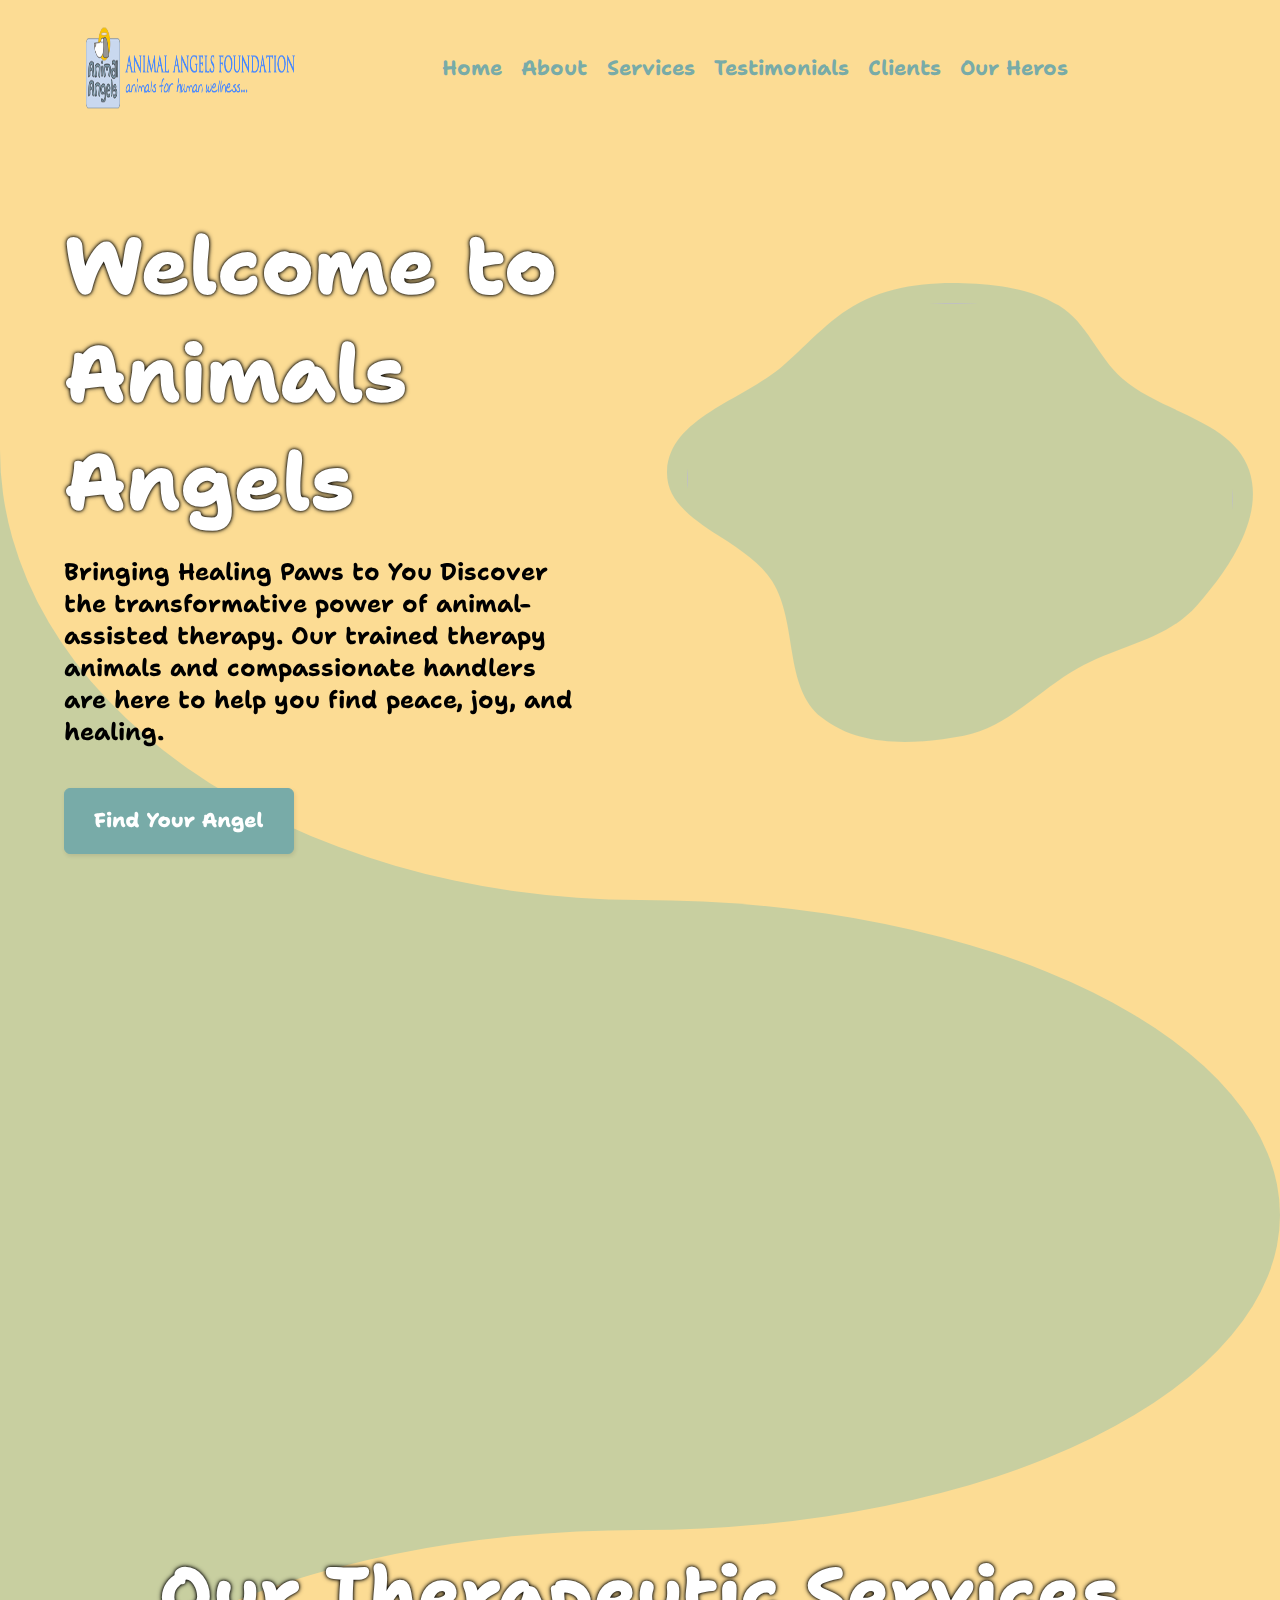
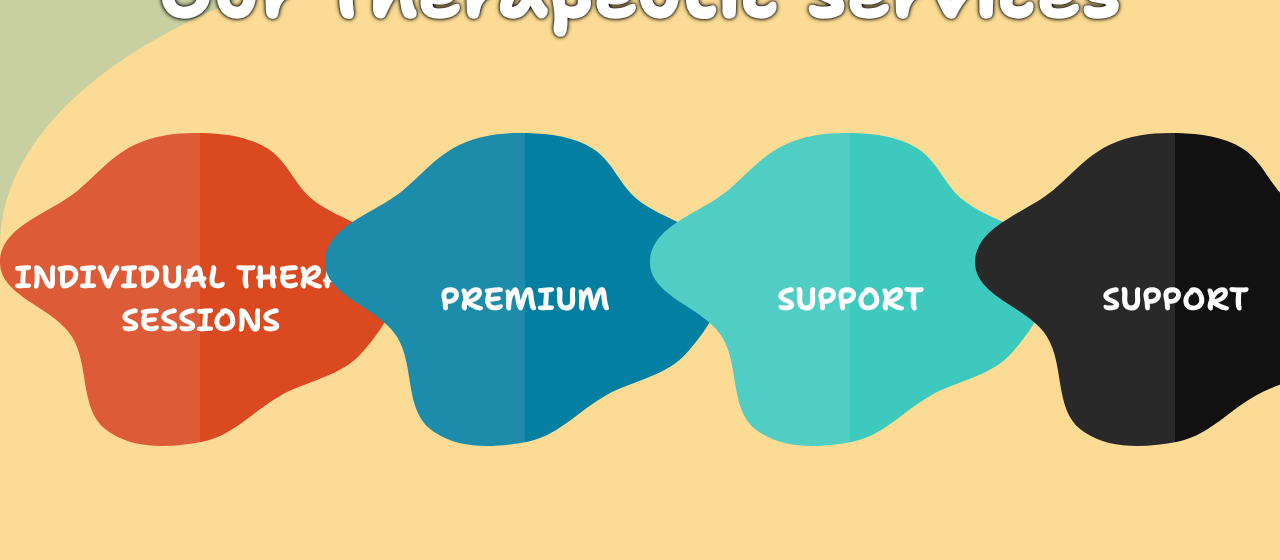
==== index.html @ a2d276b2 "third" ====
<!DOCTYPE html>
<html lang="en">
  <head>
    <meta charset="UTF-8" />
    <meta name="viewport" content="width=device-width, initial-scale=1.0" />
    <title>Animals Angels</title>
    <link rel="stylesheet" href="./Css/Style.css" />
    <link rel="stylesheet" href="https://unpkg.com/aos@next/dist/aos.css" />
  </head>
  <body>
    <div class="Wrapper">
      <div class="Header">
        <div class="Navbar">
          <div class="Logosec">
            <img
              src="./images/Animal-Angel-Foundation-Logo.png"
              alt=""
              loading="lazy"
            />
            <!-- <h2>Animals Angels</h2> -->
          </div>
          <div class="Navsec">
            <ul class="Navlist">
              <li>
                <a href="http://">Home</a>
              </li>
              <li>
                <a href="http://">About</a>
              </li>
              <li>
                <a href="http://">Services</a>
              </li>
              <li>
                <a href="http://">Testimonials</a>
              </li>
              <li>
                <a href="http://">Clients</a>
              </li>
              <li>
                <a href="http://">Our Heros</a>
              </li>
            </ul>
          </div>
          <div class="mobbutton">
            <div class="container" id="containerslider">
              <div class="bar1"></div>
              <div class="bar2"></div>
              <div class="bar3"></div>
            </div>
          </div>
        </div>
      </div>
      <div class="slider" id="slider1">
        <div class="navcontain">
          <ul class="navlistmob">
            <li>
              <img
                src="https://akshayghadavale.github.io/RestaurantWebsite.github.io/images/logo.png"
                alt=""
                loading="lazy"
              />
            </li>
            <li>
              <a href="http://">Home</a>
            </li>
            <li>
              <a href="http://">About</a>
            </li>
            <li>
              <a href="http://">Service</a>
            </li>
            <li>
              <a href="http://">Contact</a>
            </li>
          </ul>
        </div>
      </div>
      <div class="Firstsection">
        <div class="Leftsection">
          <div class="main-textsec"  data-aos="fade-right">
            <h1 >
              Welcome to <br />
              <span class="anitext">Animals Angels</span>
            </h1>
            <!-- <ul class="fly-in hidden">
              <li>A</li>
              <li>n</li>
              <li>i</li>
              <li>m</li>
              <li>a</li>
              <li>l</li>
              <li class="space">s</li>
              <li>
                &nbsp;
              </li>
              <li>A</li>
              <li>n</li>
              <li>g</li>
              <li>e</li>
              <li>l</li>
              <li>s</li>
          </ul> -->
            <p>
              Bringing Healing Paws to You Discover the transformative power of
              animal-assisted therapy. Our trained therapy animals and
              compassionate handlers are here to help you find peace, joy, and
              healing.
            </p>
            <button class="button-29" role="button">Find Your Angel</button>
          </div>
        </div>
        <div class="Rightsection">
           
          <div class="container" aos-duration="3000" data-aos="slide-left">
            <div class="image-block">
              <img
                src="./Video/5263678-uhd_4096_2160_30fps-ezgif.com-video-to-gif-converter.gif"
                alt=""
              />
              <div class="image-block__body"></div>
            </div>
          </div>
        
          <!-- <div class="imagesec">
            <div class="subimagesec">
              <img src="./Video/5263678-uhd-4096-2160-30fps-unscreen.gif" />
            </div>
          </div> -->
        </div>
      </div>
    </div>

    <div class="Secondsection">
      <div class="Subsecondsec">
        <div class="Headersec"  aos-duration="3000" data-aos="fade-up" ><h1>About Us</h1></div>
        <div class="Contentsec">
          <div class="imagesec">
            <div class="container"  aos-duration="3000" data-aos="fade-up-left" >
              <div class="image-block">
                <img src="./Video/Horse.gif" alt="" />
                <div class="image-block__body"></div>
              </div>
            </div>
          </div>
          <div class="textsec"  aos-duration="3000" data-aos="zoom-in">
            <p>
              Our Mission<br />
              At Animals Angels, our mission is to harness the profound
              therapeutic benefits of animal interaction to improve the mental
              and emotional well-being of individuals. We believe in the unique
              bond between humans and animals and strive to create programs that
              bring this connection to those who need it most. Our goal is to
              make animal-assisted therapy accessible to everyone, fostering
              healing and happiness through meaningful animal interactions.<br />

              The Science Behind Animal Therapy<br />
              Animal-assisted therapy (AAT) is a scientifically backed practice
              that involves guided interactions between individuals and trained
              animals to facilitate healing and well-being. Research has shown
              that AAT can have numerous benefits, including reducing stress,
              anxiety, and depression, as well as improving social skills,
              emotional regulation, and overall quality of life.<br />
            </p>
          </div>
        </div>
      </div>
    </div>




    <div class="ThirdSection">
      <div class="SubThirdSection">
        <div class="Headersec"><h1>Our Therapeutic Services</h1>


        </div>
        <div class="Contentsec">
          <div class="container">
            <div class="card">
              <div class= "face hidden">
                <div class= "content">
                  <h2>Lorem Ipsum</h2>
                  <p>Lorem ipsum dolor sit amet, consectetur adipiscing elit. Duis auctor maximus risus pellentesque imperdiet.</p>
                </div>
              </div>
              <div class="face front">
                           <i class="fa fa-lock"></i>
                              <h2>Individual Therapy Sessions</h2>
              </div>
            </div>
            <div class="card">
              <div class= "face hidden">
                <div class= "content">
                  <h2>Lorem Ipsum</h2>
                  <p>Lorem ipsum dolor sit amet, consectetur adipiscing elit. Duis auctor maximus risus pellentesque imperdiet.</p>
                </div>
              </div>
              <div class="face front">
            <i class="fa fa-star"></i>
                <h2>premium</h2>
              </div>
            </div>
            <div class="card">
              <div class= "face hidden">
                <div class= "content">
                  <h2>Lorem Ipsum</h2>
                  <p>Lorem ipsum dolor sit amet, consectetur adipiscing elit. Duis auctor maximus risus pellentesque imperdiet.</p>
                </div>
              </div>
              <div class="face front">
                <i class="fa fa-life-ring"></i>
                <h2>support</h2>
              </div>
            </div>

            <div class="card">
              <div class= "face hidden">
                <div class= "content">
                  <h2>Lorem Ipsum</h2>
                  <p>Lorem ipsum dolor sit amet, consectetur adipiscing elit. Duis auctor maximus risus pellentesque imperdiet.</p>
                </div>
              </div>
              <div class="face front">
                <i class="fa fa-life-ring"></i>
                <h2>support</h2>
              </div>
            </div>
          </div>
          
          

          
        </div>

      </div>

    </div>

    <script src="https://code.jquery.com/jquery-2.1.1.min.js"></script>
    <script src="https://unpkg.com/aos@next/dist/aos.js"></script>
   
    <script>

AOS.init({
  duration: 2000,
})
      let menuicon = document.getElementById("containerslider");
      menuicon.addEventListener("click", () => {
        menuicon.classList.toggle("change");
        let slide = document.getElementById("slider1");
        slide.classList.toggle("changeslider");
      });
    </script>
  </body>
</html>
---- Css/Style.css ----
@import url("https://fonts.googleapis.com/css2?family=Courgette&display=swap");
@import url("https://fonts.googleapis.com/css2?family=Shantell+Sans:ital,wght@0,300..800;1,300..800&display=swap");
:root {
  --bg-image: url("data:image/svg+xml,%3Csvg viewBox='0 0 641 502' fill='none' xmlns='http://www.w3.org/2000/svg'%3E%3Cpath fill-rule='evenodd' clip-rule='evenodd' d='M324.674 0.184613C360.917 1.28989 397.683 6.01904 428.747 24.7337C459.549 43.2903 471.133 81.2417 498.311 104.794C542.155 142.788 618.736 149.985 636.889 205.106C653.658 256.023 615.028 312.07 579.911 352.559C547.131 390.352 493.07 396.886 449.4 421.272C406.489 445.234 372.935 485.832 324.674 495.088C272.37 505.119 210.386 508.489 168.909 475.065C127.122 441.39 143.547 371.699 115.083 326.188C85.0483 278.168 -2.6939 261.688 0.0635468 205.106C2.88032 147.306 82.7396 128.418 126.561 90.6546C156.293 65.033 181.175 34.5735 216.872 18.2723C250.593 2.87312 287.624 -0.945273 324.674 0.184613Z' fill='%23FFD599'/%3E%3C/svg%3E%0A");
  --image: url("data:image/svg+xml,%3Csvg viewBox='0 0 593 465' fill='none' xmlns='http://www.w3.org/2000/svg'%3E%3Cpath fill-rule='evenodd' clip-rule='evenodd' d='M300.277 0.17065C333.797 1.19233 367.801 5.56378 396.531 22.8629C425.018 40.0159 435.732 75.0968 460.868 96.8674C501.418 131.988 572.243 138.641 589.033 189.592C604.542 236.658 568.814 288.466 536.336 325.892C506.02 360.826 456.02 366.866 415.632 389.408C375.945 411.558 344.913 449.085 300.277 457.641C251.904 466.913 194.578 470.029 156.217 439.132C117.57 408.004 132.761 343.584 106.435 301.516C78.6577 257.128 -2.49148 241.895 0.0587719 189.592C2.66389 136.164 76.5225 118.704 117.051 83.7977C144.549 60.1141 167.562 31.9585 200.576 16.8902C231.764 2.6558 266.012 -0.873775 300.277 0.17065Z' fill='%239D2121'/%3E%3C/svg%3E%0A");
}

* {
  box-sizing: border-box;
  margin: 0;
  padding: 0;
}

/*************Mixins Start************/
/*************Mixins End************/
.slider {
  display: none;
}

body {
  background: #C8CFA0;
}

.Wrapper {
  width: 100%;
  height: 100vh;
  background: #FCDC94;
  border-bottom-left-radius: 50%;
  /*************HEader/Navbar START************/
  /*************HEader/Navbar  END************/
  /*************First section  Start************/
}
.Wrapper .Header {
  width: 100%;
  height: 15%;
  display: flex;
  justify-content: center;
  align-items: center;
}
.Wrapper .Header .Navbar {
  width: 90%;
  height: 80%;
  border-radius: 10px;
  display: flex;
  justify-content: center;
  align-items: center;
}
.Wrapper .Header .Navbar .Logosec {
  width: 20%;
  height: 100%;
  display: flex;
  justify-content: center;
  align-items: center;
}
.Wrapper .Header .Navbar .Logosec img {
  width: 100%;
  margin-left: 40px;
  height: 80%;
}
.Wrapper .Header .Navbar .Logosec h2 {
  font-family: "Shantell Sans", cursive;
  font-optical-sizing: auto;
  font-weight: 400p;
  font-style: normal;
  font-variation-settingsASDFGasdfg: "BNCE" 0, "INFM" 0, "SPAC" 0;
  color: #f7f1ef;
}
.Wrapper .Header .Navbar .Navsec {
  width: 80%;
  height: 100%;
  display: flex;
  justify-content: center;
  align-items: center;
}
.Wrapper .Header .Navbar .Navsec .Navlist {
  display: flex;
  justify-content: center;
  align-items: center;
  justify-content: space-around;
  width: 70%;
  height: 100%;
  list-style: none;
  text-decoration: none;
  font-family: "Shantell Sans", cursive;
  font-optical-sizing: auto;
  font-weight: 400p;
  font-style: normal;
  font-variation-settingsASDFGasdfg: "BNCE" 0, "INFM" 0, "SPAC" 0;
}
.Wrapper .Header .Navbar .Navsec .Navlist a {
  font-size: 1.3rem;
  color: #78ABA8;
  text-decoration: none;
  font-weight: bolder;
}
.Wrapper .Firstsection {
  width: 100%;
  height: 85%;
  display: flex;
  justify-content: center;
  align-items: center;
  /*************left section  Start************/
  /*************left section  End************/
}
.Wrapper .Firstsection .Leftsection {
  width: 50%;
  height: 100%;
  display: flex;
  justify-content: center;
  align-items: center;
  /*************mainsec************/
}
.Wrapper .Firstsection .Leftsection .main-textsec {
  width: 80%;
  height: 100%;
  display: flex;
  flex-direction: column;
  justify-content: center;
  align-items: flex-start;
  gap: 20px;
  /*****button code********/
  /* CSS */
  /* CSS */
  /*************end*****************/
}
.Wrapper .Firstsection .Leftsection .main-textsec h1 {
  margin-top: 30px;
  font-family: "Shantell Sans", cursive;
  font-optical-sizing: auto;
  font-weight: 400p;
  font-style: normal;
  font-variation-settingsASDFGasdfg: "BNCE" 0, "INFM" 0, "SPAC" 0;
  font-size: 5rem;
  font-weight: 800;
  color: rgb(255, 255, 255);
  text-shadow: 0 0 3px #000000, 0 0 5px #000000;
}
.Wrapper .Firstsection .Leftsection .main-textsec h1 .anitext {
  text-shadow: 0 0 3px #000000, 0 0 5px #000000;
}
.Wrapper .Firstsection .Leftsection .main-textsec p {
  font-family: "Shantell Sans", cursive;
  font-optical-sizing: auto;
  font-weight: 400p;
  font-style: normal;
  font-variation-settingsASDFGasdfg: "BNCE" 0, "INFM" 0, "SPAC" 0;
  font-size: 1.5rem;
  color: rgb(0, 0, 0);
  margin-bottom: 20px;
  font-weight: bold;
}
.Wrapper .Firstsection .Leftsection .main-textsec .button-29 {
  background: #78ABA8;
  border: 1px solid #78ABA8;
  border-radius: 6px;
  box-shadow: rgba(0, 0, 0, 0.1) 1px 2px 4px;
  box-sizing: border-box;
  color: #FFFFFF;
  cursor: pointer;
  display: inline-block;
  font-family: "Shantell Sans", cursive;
  font-optical-sizing: auto;
  font-weight: 400p;
  font-style: normal;
  font-variation-settingsASDFGasdfg: "BNCE" 0, "INFM" 0, "SPAC" 0;
  font-size: 20px;
  font-weight: 800;
  line-height: 16px;
  min-height: 40px;
  outline: 0;
  padding: 24px 29px;
  text-align: center;
  text-rendering: geometricprecision;
  text-transform: none;
  -moz-user-select: none;
       user-select: none;
  -webkit-user-select: none;
  touch-action: manipulation;
  vertical-align: middle;
}
.Wrapper .Firstsection .Leftsection .main-textsec .button-29:hover {
  background-color: initial;
  background-position: 0 0;
  color: #78ABA8;
}
.Wrapper .Firstsection .Leftsection .main-textsec .button-29:active {
  background-color: initial;
  background-position: 0 0;
  color: #78ABA8;
  opacity: 0.5;
}
.Wrapper .Firstsection .Leftsection .main-textsec .button-5 {
  align-items: center;
  background-clip: padding-box;
  background-color: #fa6400;
  border: 1px solid transparent;
  border-radius: 0.25rem;
  box-shadow: rgba(0, 0, 0, 0.02) 0 1px 3px 0;
  box-sizing: border-box;
  color: #fff;
  cursor: pointer;
  display: inline-flex;
  font-family: "Shantell Sans", cursive;
  font-optical-sizing: auto;
  font-weight: 400p;
  font-style: normal;
  font-variation-settingsASDFGasdfg: "BNCE" 0, "INFM" 0, "SPAC" 0;
  font-size: 16px;
  font-weight: 600;
  justify-content: center;
  line-height: 1.25;
  margin: 0;
  min-height: 3rem;
  padding: calc(0.875rem - 1px) calc(1.5rem - 1px);
  position: relative;
  text-decoration: none;
  transition: all 250ms;
  -moz-user-select: none;
       user-select: none;
  -webkit-user-select: none;
  touch-action: manipulation;
  vertical-align: baseline;
  width: auto;
}
.Wrapper .Firstsection .Rightsection {
  width: 50%;
  height: 100%;
  display: flex;
  justify-content: center;
  align-items: center;
}
.Wrapper .Firstsection .Rightsection .container {
  width: 90%;
  margin: 50px auto;
  padding: 0 15px;
}
.Wrapper .Firstsection .Rightsection .image-block {
  padding-bottom: 78.4%;
  width: 100%;
  position: relative;
}
.Wrapper .Firstsection .Rightsection .image-block__body {
  -webkit-mask-image: var(--bg-image);
  mask-image: var(--bg-image);
  -webkit-mask-repeat: no-repeat;
  mask-repeat: no-repeat;
  position: absolute;
  width: calc(100% + 40px);
  height: calc(100% + 40px);
  top: -20px;
  left: -20px;
  z-index: 1;
  background: #C8CFA0;
}
.Wrapper .Firstsection .Rightsection img {
  position: absolute;
  z-index: 3;
  width: 100%;
  height: 100%;
  top: 0;
  left: 0;
  -o-object-fit: cover;
     object-fit: cover;
  -webkit-mask-image: var(--image);
  mask-image: var(--image);
  -webkit-mask-repeat: no-repeat;
  mask-repeat: no-repeat;
}

/*************second section  start************/
.Secondsection {
  width: 100%;
  height: 70vh;
  background: #FCDC94;
}
.Secondsection .Subsecondsec {
  width: 100%;
  height: 100%;
  background: #C8CFA0;
  display: flex;
  justify-content: center;
  align-items: center;
  flex-direction: column;
  border-top-right-radius: 50%;
  border-bottom-right-radius: 50%;
}
.Secondsection .Subsecondsec .Headersec {
  width: 100%;
  height: 20%;
  display: flex;
  justify-content: center;
  align-items: center;
}
.Secondsection .Subsecondsec .Headersec h1 {
  font-family: "Shantell Sans", cursive;
  font-optical-sizing: auto;
  font-weight: 400p;
  font-style: normal;
  font-variation-settingsASDFGasdfg: "BNCE" 0, "INFM" 0, "SPAC" 0;
  font-size: 5rem;
  font-weight: 800;
  color: rgb(255, 255, 255);
  text-shadow: 0 0 3px #000000, 0 0 5px #000000;
  font-size: 4.5rem;
}
.Secondsection .Subsecondsec .Contentsec {
  width: 100%;
  height: 80%;
  display: flex;
  justify-content: center;
  align-items: center;
}
.Secondsection .Subsecondsec .Contentsec .imagesec {
  width: 30%;
  height: 100%;
  display: flex;
  justify-content: center;
  align-items: center;
}
.Secondsection .Subsecondsec .Contentsec .imagesec .container {
  width: 100%;
  padding: 0 15px;
}
.Secondsection .Subsecondsec .Contentsec .imagesec .image-block {
  padding-bottom: 78.4%;
  width: 100%;
  position: relative;
}
.Secondsection .Subsecondsec .Contentsec .imagesec .image-block__body {
  -webkit-mask-image: var(--bg-image);
  mask-image: var(--bg-image);
  -webkit-mask-repeat: no-repeat;
  mask-repeat: no-repeat;
  position: absolute;
  width: calc(100% + 40px);
  height: calc(100% + 40px);
  top: -20px;
  left: -20px;
  z-index: 1;
  background: #FFD599;
}
.Secondsection .Subsecondsec .Contentsec .imagesec img {
  position: absolute;
  z-index: 3;
  width: 100%;
  height: 100%;
  top: 0;
  left: 0;
  -o-object-fit: cover;
     object-fit: cover;
  -webkit-mask-image: var(--image);
  mask-image: var(--image);
  -webkit-mask-repeat: no-repeat;
  mask-repeat: no-repeat;
}
.Secondsection .Subsecondsec .Contentsec .textsec {
  width: 70%;
  height: 100%;
  display: flex;
  justify-content: center;
  align-items: center;
  justify-content: flex-start;
  align-items: center;
}
.Secondsection .Subsecondsec .Contentsec .textsec p {
  width: 80%;
  font-family: "Shantell Sans", cursive;
  font-optical-sizing: auto;
  font-weight: 400p;
  font-style: normal;
  font-variation-settingsASDFGasdfg: "BNCE" 0, "INFM" 0, "SPAC" 0;
  font-size: 1.5rem;
  font-weight: bold;
  white-space: 10px;
  color: rgb(0, 0, 0);
  margin-bottom: 20px;
  padding: 0px 20px 0 20px;
}

/*************second section  End************/
.ThirdSection {
  width: 100%;
  height: 70vh;
  background: #C8CFA0;
}
.ThirdSection .SubThirdSection {
  width: 100%;
  height: 100%;
  background: #FCDC94;
  display: flex;
  justify-content: center;
  align-items: center;
  flex-direction: column;
  border-top-left-radius: 50%;
}
.ThirdSection .SubThirdSection .Headersec {
  width: 100%;
  height: 20%;
  display: flex;
  justify-content: center;
  align-items: center;
}
.ThirdSection .SubThirdSection .Headersec h1 {
  font-family: "Shantell Sans", cursive;
  font-optical-sizing: auto;
  font-weight: 400p;
  font-style: normal;
  font-variation-settingsASDFGasdfg: "BNCE" 0, "INFM" 0, "SPAC" 0;
  font-size: 5rem;
  font-weight: 800;
  color: rgb(255, 255, 255);
  text-shadow: 0 0 3px #000000, 0 0 5px #000000;
  font-size: 4.5rem;
}
.ThirdSection .SubThirdSection .Contentsec {
  width: 100%;
  height: 80%;
  display: flex;
  justify-content: center;
  align-items: center;
}
.ThirdSection .SubThirdSection .Contentsec .container {
  width: 100%;
  display: grid;
  grid-template-columns: repeat(auto-fit, minmax(250px, 1fr));
  grid-gap: 20px;
}
.ThirdSection .SubThirdSection .Contentsec .container .card {
  position: relative;
  width: 400px;
  height: 350px;
  margin: 0 auto;
  background: #fff;
  border-radius: 7px;
  -webkit-mask-image: var(--bg-image);
  mask-image: var(--bg-image);
  -webkit-mask-repeat: no-repeat;
  mask-repeat: no-repeat;
  z-index: 1;
}
.ThirdSection .SubThirdSection .Contentsec .container .card .face {
  position: absolute;
  bottom: 0;
  left: 0;
  width: 100%;
  height: 100%;
  display: flex;
  justify-content: center;
  align-items: center;
  border-radius: 5px;
}
.ThirdSection .SubThirdSection .Contentsec .container .card .face.hidden {
  box-sizing: border-box;
  padding: 20px;
}
.ThirdSection .SubThirdSection .Contentsec .container .card .face.hidden h2 {
  margin: 0;
  padding: 0;
}
.ThirdSection .SubThirdSection .Contentsec .container .card .face.front {
  display: grid;
  grid-template-rows: 175px 100px;
  grid-template-areas: "icon" "text";
  background: #111;
  text-align: center;
  transition: all 0.5s ease;
}
.ThirdSection .SubThirdSection .Contentsec .container .card .face.front i {
  grid-area: icon;
}
.ThirdSection .SubThirdSection .Contentsec .container .card .face.front h2 {
  grid-area: text;
}
.ThirdSection .SubThirdSection .Contentsec .container .card:nth-child(1) .face.front {
  background: #db4921;
}
.ThirdSection .SubThirdSection .Contentsec .container .card:nth-child(2) .face.front {
  background: #037fa1;
}
.ThirdSection .SubThirdSection .Contentsec .container .card:nth-child(3) .face.front {
  background: #3ec9be;
}
.ThirdSection .SubThirdSection .Contentsec .container .card:hover .face.front {
  width: 0px;
}
.ThirdSection .SubThirdSection .Contentsec .container .card .face.front:before {
  content: "";
  position: absolute;
  top: 0;
  left: 0;
  width: 50%;
  height: 100%;
  background: rgba(255, 255, 255, 0.1);
}
.ThirdSection .SubThirdSection .Contentsec .face.front i {
  grid-area: icon;
  display: block;
  font-size: 30px;
  margin-top: 125px;
  color: #fff;
  font-weight: normal;
  transition: all 0.5s ease;
  font-family: "Shantell Sans", cursive;
  font-optical-sizing: auto;
  font-weight: 400p;
  font-style: normal;
  font-variation-settingsASDFGasdfg: "BNCE" 0, "INFM" 0, "SPAC" 0;
}
.ThirdSection .SubThirdSection .Contentsec .container .card:hover .face.front i {
  font-size: 0;
}
.ThirdSection .SubThirdSection .Contentsec .face.front h2 {
  grid-area: text;
  font-size: 2em;
  color: #fff;
  margin-top: 0px;
  text-align: center;
  margin-bottom: 120px;
  text-transform: uppercase;
  transition: all 0.5s ease;
  font-family: "Shantell Sans", cursive;
  font-optical-sizing: auto;
  font-weight: 400p;
  font-style: normal;
  font-variation-settingsASDFGasdfg: "BNCE" 0, "INFM" 0, "SPAC" 0;
}
.ThirdSection .SubThirdSection .Contentsec .container .card:hover .face.front h2 {
  font-size: 0;
}
.ThirdSection .SubThirdSection .Contentsec .card:hover {
  width: 600px;
  height: 550px;
  z-index: 99;
}

/*************Third section  start************/
/*************Third section  End************/
/*************Mobile  RESOISIVE   START************/
@media only screen and (min-width: 360px) and (max-width: 640px) {
  /* navbarsection  for mobile Start */
  .slider {
    display: flex;
    justify-content: center;
    align-items: center;
    width: 0%;
    height: 100vh;
    background-color: black;
    position: fixed;
    right: -60%;
    transition: 2s;
    top: 0%;
    z-index: 999;
  }
  .changeslider {
    width: 100%;
    height: 100vh;
    background-color: black;
    position: fixed;
    transition: 2s;
    right: 30%;
    top: 0%;
    z-index: 999;
  }
  .navlistmob {
    height: 50%;
    width: 60%;
    display: flex;
    flex-direction: column;
    list-style: none;
    justify-content: space-between;
    align-items: center;
    text-align: left;
  }
  .navcontain {
    display: flex;
    justify-content: flex-end;
    width: 70%;
    height: 100%;
  }
  .navlistmob li {
    text-decoration: none;
    margin-top: 20px;
  }
  .navlistmob li img {
    width: 60vw;
  }
  .navlistmob a {
    font-size: 30px;
    text-decoration: none;
    color: white;
    font-weight: 500;
  }
  .Wrapper {
    width: 100%;
    height: 150vh;
    background: #FCDC94;
    /*************HEader/Navbar START************/
    /*************HEader/Navbar  END************/
    /*************First section  Start************/
  }
  .Wrapper .Header {
    width: 100%;
    height: 10%;
    display: flex;
    justify-content: center;
    align-items: center;
  }
  .Wrapper .Header .Navbar {
    width: 90%;
    height: 80%;
    border-radius: 10px;
    display: flex;
    justify-content: center;
    align-items: center;
    justify-content: space-between;
  }
  .Wrapper .Header .Navbar .container {
    display: inline-block;
    cursor: pointer;
    padding-right: 10px;
  }
  .Wrapper .Header .Navbar .bar1, .Wrapper .Header .Navbar .bar2, .Wrapper .Header .Navbar .bar3 {
    width: 45px;
    height: 6px;
    background-color: #fffcfc;
    margin: 8px 0;
    transition: 0.4s;
  }
  .Wrapper .Header .Navbar .change .bar1 {
    transform: rotate(-45deg) translate(-10px, 8px);
  }
  .Wrapper .Header .Navbar .change .bar2 {
    opacity: 0;
  }
  .Wrapper .Header .Navbar .change .bar3 {
    transform: rotate(45deg) translate(-10px, -10px);
  }
  .Wrapper .Header .Navbar .Logosec {
    width: 80%;
    height: 80%;
    display: flex;
    justify-content: center;
    align-items: center;
  }
  .Wrapper .Header .Navbar .Logosec img {
    width: 100%;
    margin-left: 40px;
    height: 80%;
  }
  .Wrapper .Header .Navbar .Logosec h2 {
    font-family: "Shantell Sans", cursive;
    font-optical-sizing: auto;
    font-weight: 400p;
    font-style: normal;
    font-variation-settingsASDFGasdfg: "BNCE" 0, "INFM" 0, "SPAC" 0;
    color: #f7f1ef;
  }
  .Wrapper .Header .Navbar .Navsec {
    width: 80%;
    height: 100%;
    display: flex;
    justify-content: center;
    align-items: center;
    display: none;
  }
  .Wrapper .Header .Navbar .Navsec .Navlist {
    display: flex;
    justify-content: center;
    align-items: center;
    justify-content: space-around;
    width: 70%;
    height: 100%;
    list-style: none;
    text-decoration: none;
    font-family: "Shantell Sans", cursive;
    font-optical-sizing: auto;
    font-weight: 400p;
    font-style: normal;
    font-variation-settingsASDFGasdfg: "BNCE" 0, "INFM" 0, "SPAC" 0;
  }
  .Wrapper .Header .Navbar .Navsec .Navlist a {
    font-size: 1.3rem;
    color: #001f3f;
    text-decoration: none;
    font-weight: bolder;
  }
  .Wrapper .Firstsection {
    width: 100%;
    height: 90%;
    display: flex;
    justify-content: center;
    align-items: center;
    flex-direction: column-reverse;
    /*************left section  Start************/
    /*************left section  End************/
  }
  .Wrapper .Firstsection .Leftsection {
    width: 100%;
    height: 70%;
    display: flex;
    justify-content: center;
    align-items: center;
    /*************mainsec************/
  }
  .Wrapper .Firstsection .Leftsection .main-textsec {
    width: 80%;
    height: 100%;
    display: flex;
    flex-direction: column;
    justify-content: center;
    align-items: flex-start;
    gap: 20px;
    /*****button code********/
    /* CSS */
    /* CSS */
    /*************end*****************/
  }
  .Wrapper .Firstsection .Leftsection .main-textsec h1 {
    text-align: center;
    margin-top: 10px;
    font-family: "Shantell Sans", cursive;
    font-optical-sizing: auto;
    font-weight: 400p;
    font-style: normal;
    font-variation-settingsASDFGasdfg: "BNCE" 0, "INFM" 0, "SPAC" 0;
    font-size: 3rem;
    font-weight: 800;
    color: rgb(255, 255, 255);
    text-shadow: 0 0 3px #000000, 0 0 5px #000000;
  }
  .Wrapper .Firstsection .Leftsection .main-textsec h1 .anitext {
    text-shadow: 0 0 3px #000000, 0 0 5px #000000;
  }
  .Wrapper .Firstsection .Leftsection .main-textsec p {
    font-family: "Shantell Sans", cursive;
    font-optical-sizing: auto;
    font-weight: 400p;
    font-style: normal;
    font-variation-settingsASDFGasdfg: "BNCE" 0, "INFM" 0, "SPAC" 0;
    font-size: 1rem;
    color: rgb(0, 0, 0);
    margin-bottom: 20px;
  }
  .Wrapper .Firstsection .Leftsection .main-textsec .button-29 {
    background: #001f3f;
    border: 1px solid #001f3f;
    border-radius: 6px;
    box-shadow: rgba(0, 0, 0, 0.1) 1px 2px 4px;
    box-sizing: border-box;
    color: #FFFFFF;
    cursor: pointer;
    display: inline-block;
    font-family: "Shantell Sans", cursive;
    font-optical-sizing: auto;
    font-weight: 400p;
    font-style: normal;
    font-variation-settingsASDFGasdfg: "BNCE" 0, "INFM" 0, "SPAC" 0;
    font-size: 20px;
    font-weight: 800;
    line-height: 16px;
    min-height: 40px;
    outline: 0;
    padding: 24px 29px;
    text-align: center;
    text-rendering: geometricprecision;
    text-transform: none;
    -moz-user-select: none;
         user-select: none;
    -webkit-user-select: none;
    touch-action: manipulation;
    vertical-align: middle;
  }
  .Wrapper .Firstsection .Leftsection .main-textsec .button-29:hover {
    background-color: initial;
    background-position: 0 0;
    color: #001f3f;
  }
  asdfg .Wrapper .Firstsection .Leftsection .main-textsec .button-29:active {
    background-color: initial;
    background-position: 0 0;
    color: #001f3f;
    opacity: 0.5;
  }
  .Wrapper .Firstsection .Leftsection .main-textsec .button-5 {
    align-items: center;
    background-clip: padding-box;
    background-color: #fa6400;
    border: 1px solid transparent;
    border-radius: 0.25rem;
    box-shadow: rgba(0, 0, 0, 0.02) 0 1px 3px 0;
    box-sizing: border-box;
    color: #fff;
    cursor: pointer;
    display: inline-flex;
    font-family: "Shantell Sans", cursive;
    font-optical-sizing: auto;
    font-weight: 400p;
    font-style: normal;
    font-variation-settingsASDFGasdfg: "BNCE" 0, "INFM" 0, "SPAC" 0;
    font-size: 16px;
    font-weight: 600;
    justify-content: center;
    line-height: 1.25;
    margin: 0;
    min-height: 3rem;
    padding: calc(0.875rem - 1px) calc(1.5rem - 1px);
    position: relative;
    text-decoration: none;
    transition: all 250ms;
    -moz-user-select: none;
         user-select: none;
    -webkit-user-select: none;
    touch-action: manipulation;
    vertical-align: baseline;
    width: auto;
  }
  .Wrapper .Firstsection .Rightsection {
    width: 100%;
    height: 30%;
    display: flex;
    justify-content: center;
    align-items: center;
  }
  .Wrapper .Firstsection .Rightsection .imagesec {
    width: 90%;
    height: 70%;
    display: flex;
    justify-content: center;
    align-items: flex-start;
  }
  .Wrapper .Firstsection .Rightsection .imagesec .subimagesec {
    width: 100%;
    height: 100%;
    position: relative;
    border-radius: 50%;
    box-shadow: 0 20px 30px rgba(0, 0, 0, 0.2), inset 0px 10px 30px 5px #f9f9f9;
    animation: animatebigbub 10s linear infinite, sideWays 4s ease-in-out infinite alternate;
  }
  .Wrapper .Firstsection .Rightsection .imagesec :after {
    /* FF3.6+ */
    /* Chrome,Safari4+ */
    /* Chrome10+,Safari5.1+ */
    /* Opera 12+ */
    /* IE10+ */
    background: radial-gradient(ellipse at center, rgba(255, 255, 255, 0.5) 0%, rgba(255, 255, 255, 0) 70%);
    /* W3C */
    filter: progid:DXImageTransform.Microsoft.gradient(startColorstr="#80ffffff", endColorstr="#00ffffff", GradientType=1);
    /* IE6-9 fallback on horizontal gradient */
    border-radius: 50%;
    box-shadow: inset 0 20px 30px rgba(255, 255, 255, 0.3);
  }
  .Wrapper .Firstsection .Rightsection .imagesec img {
    width: 100%;
    height: 90%;
  }
  @keyframes animatebigbub {
    0% {
      left: 100px;
      top: 0px;
    }
    25% {
      left: 0px;
      bottom: asdfg100px;
    }
    50% {
      left: -100px;
      top: -100px;
    }
    75% {
      left: 0px;
      top: 0px;
    }
    100% {
      left: 100px;
      top: 0px;
    }
  }
  /*************second section  start************/
  .Secondsection {
    width: 100%;
    height: 180vh;
    background: #FCDC94;
  }
  .Secondsection .Subsecondsec {
    width: 100%;
    height: 100%;
    background: #C8CFA0;
    display: flex;
    justify-content: center;
    align-items: center;
    flex-direction: column;
    border-top-right-radius: 50%;
  }
  .Secondsection .Subsecondsec .Headersec {
    width: 100%;
    height: 20%;
    display: flex;
    justify-content: center;
    align-items: center;
  }
  .Secondsection .Subsecondsec .Headersec h1 {
    font-family: "Shantell Sans", cursive;
    font-optical-sizing: auto;
    font-weight: 400p;
    font-style: normal;
    font-variation-settingsASDFGasdfg: "BNCE" 0, "INFM" 0, "SPAC" 0;
    font-size: 5rem;
    font-weight: 800;
    color: rgb(255, 255, 255);
    text-shadow: 0 0 3px #000000, 0 0 5px #000000;
    font-size: 3rem;
  }
  .Secondsection .Subsecondsec .Contentsec {
    width: 100%;
    height: 80%;
    display: flex;
    justify-content: center;
    align-items: center;
    flex-direction: column;
  }
  .Secondsection .Subsecondsec .Contentsec .imagesec {
    width: 100%;
    height: 30%;
    display: flex;
    justify-content: center;
    align-items: center;
  }
  .Secondsection .Subsecondsec .Contentsec .imagesec .container {
    width: 90%;
    padding: 0 15px;
  }
  .Secondsection .Subsecondsec .Contentsec .imagesec .image-block {
    padding-bottom: 78.4%;
    width: 100%;
    position: relative;
  }
  .Secondsection .Subsecondsec .Contentsec .imagesec .image-block__body {
    -webkit-mask-image: var(--bg-image);
    mask-image: var(--bg-image);
    -webkit-mask-repeat: no-repeat;
    mask-repeat: no-repeat;
    position: absolute;
    width: calc(100% + 40px);
    height: calc(100% + 40px);
    top: -20px;
    left: -20px;
    z-index: 1;
    background: #FFD599;
  }
  .Secondsection .Subsecondsec .Contentsec .imagesec img {
    position: absolute;
    z-index: 3;
    width: 100%;
    height: 100%;
    top: 0;
    left: 0;
    -o-object-fit: cover;
       object-fit: cover;
    -webkit-mask-image: var(--image);
    mask-image: var(--image);
    -webkit-mask-repeat: no-repeat;
    mask-repeat: no-repeat;
  }
  .Secondsection .Subsecondsec .Contentsec .textsec {
    width: 100%;
    height: 70%;
    display: flex;
    justify-content: center;
    align-items: center;
    justify-content: flex-start;
    align-items: center;
  }
  .Secondsection .Subsecondsec .Contentsec .textsec p {
    font-family: "Shantell Sans", cursive;
    font-optical-sizing: auto;
    font-weight: 400p;
    font-style: normal;
    font-variation-settingsASDFGasdfg: "BNCE" 0, "INFM" 0, "SPAC" 0;
    font-size: 1rem;
    font-weight: bold;
    white-space: 10px;
    color: rgb(0, 0, 0);
    margin-bottom: 20px;
    padding: 0px 20px 0 20px;
  }
  /*************second section  End************/
}
/**************Mobile  RESOISIVE End************//*# sourceMappingURL=Style.css.map */
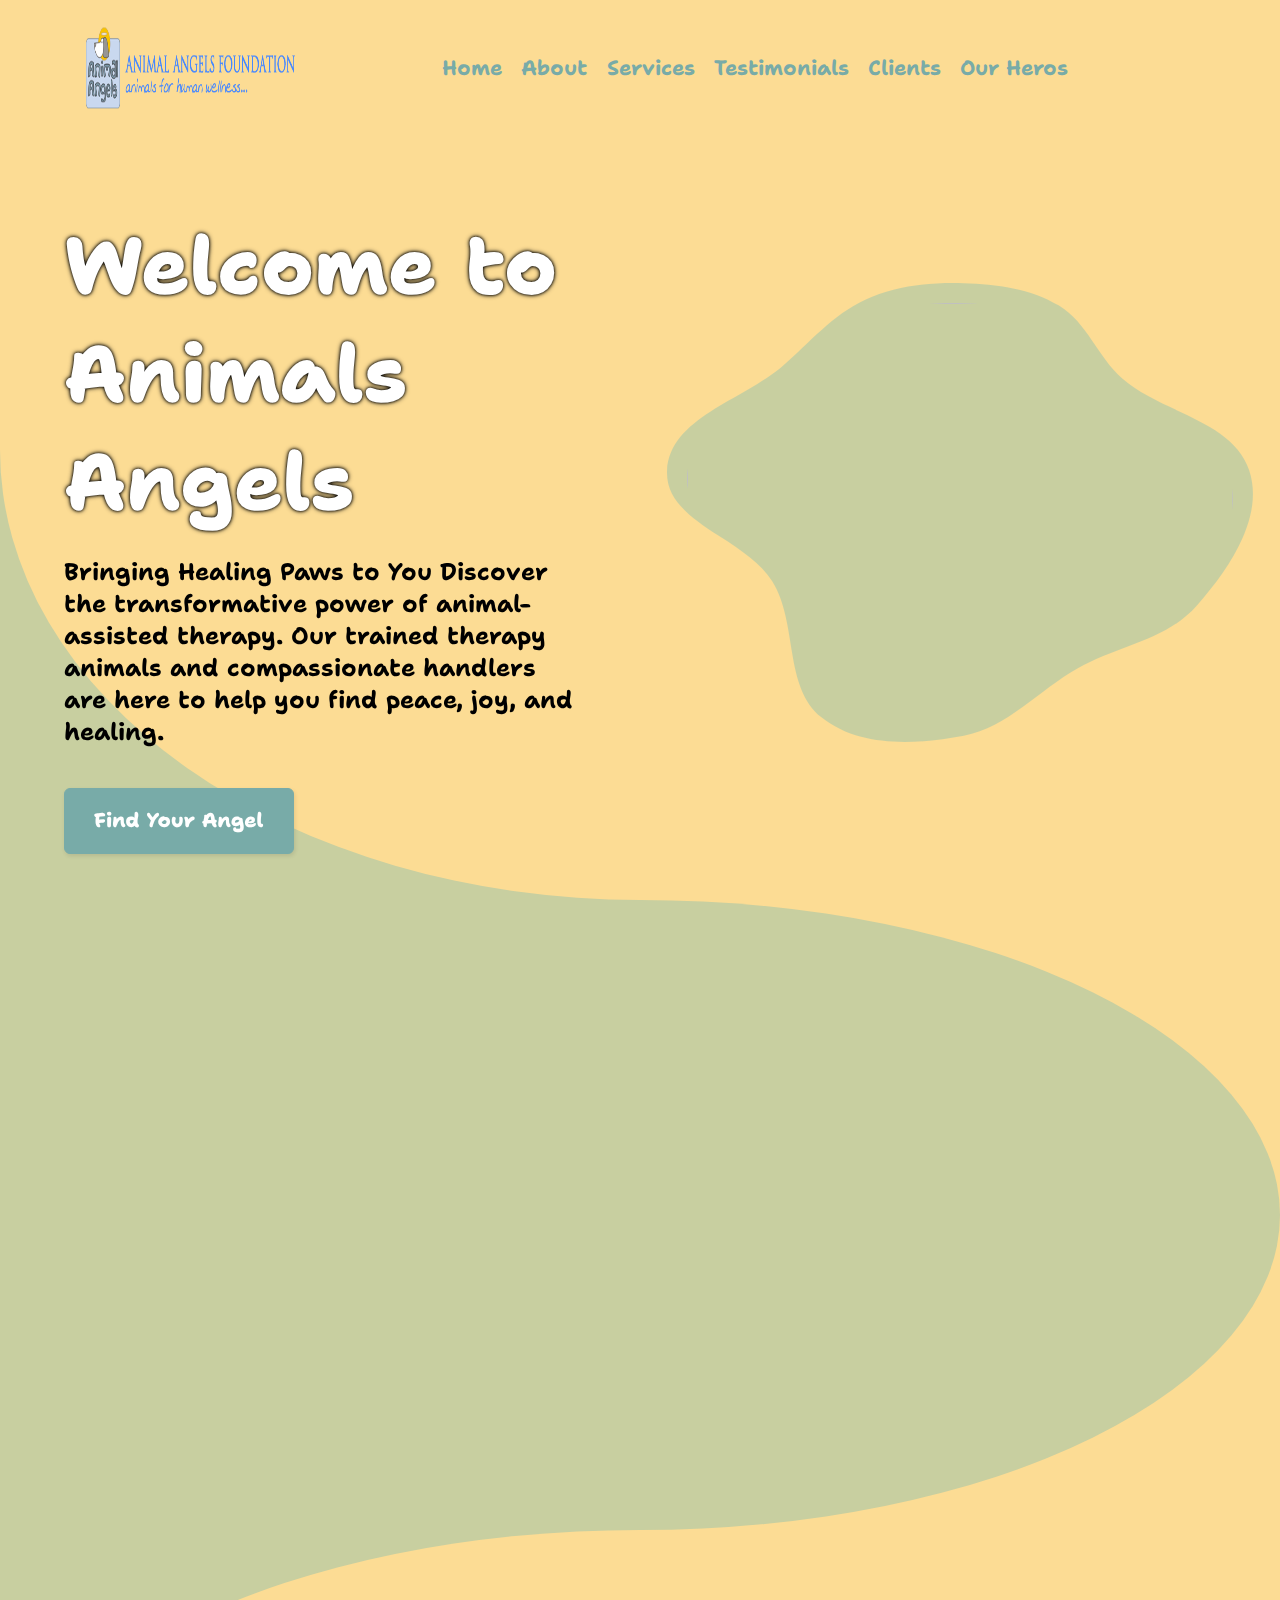
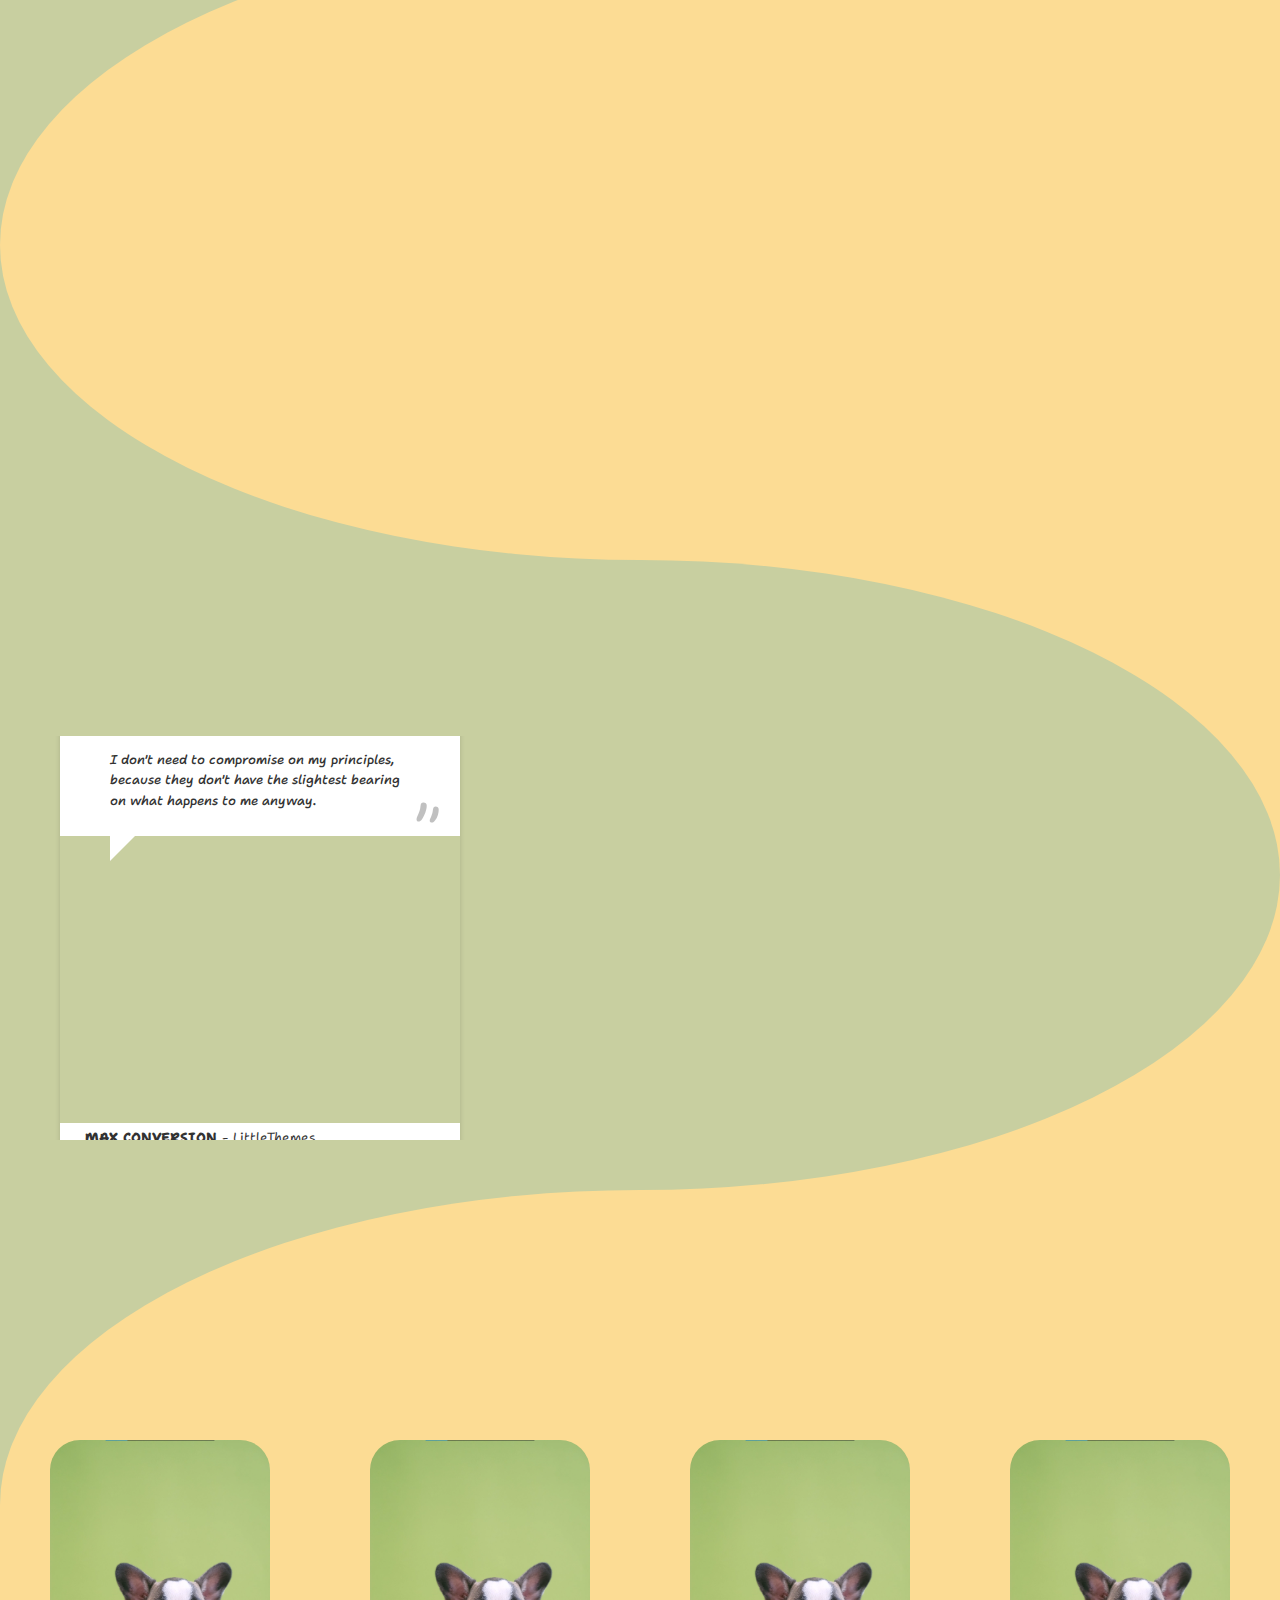
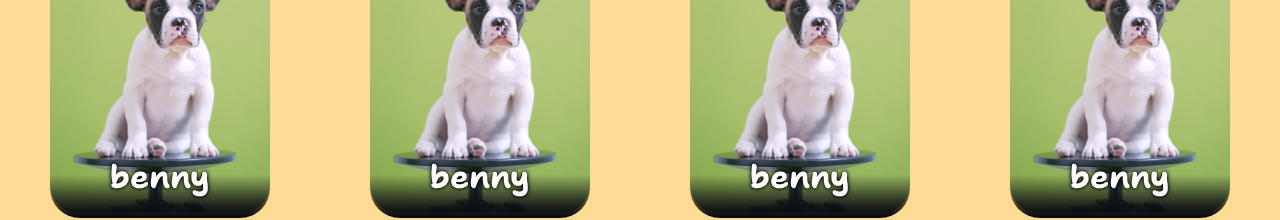
==== commit d2fbfd0c: "forth" ====
--- a/index.html
+++ b/index.html
@@ -6,6 +6,9 @@
     <title>Animals Angels</title>
     <link rel="stylesheet" href="./Css/Style.css" />
     <link rel="stylesheet" href="https://unpkg.com/aos@next/dist/aos.css" />
+    <link rel="stylesheet" type="text/css" href="https://cdnjs.cloudflare.com/ajax/libs/slick-carousel/1.8.1/slick.min.css" />
+    <link rel="stylesheet" type="text/css" href="https://cdnjs.cloudflare.com/ajax/libs/slick-carousel/1.8.1/slick-theme.min.css" />
+  
   </head>
   <body>
     <div class="Wrapper">
@@ -77,7 +80,7 @@
       </div>
       <div class="Firstsection">
         <div class="Leftsection">
-          <div class="main-textsec"  data-aos="fade-right">
+          <div class="main-textsec"  data-aos="fade-right" aos-duration="3000">
             <h1 >
               Welcome to <br />
               <span class="anitext">Animals Angels</span>
@@ -111,7 +114,7 @@
         </div>
         <div class="Rightsection">
            
-          <div class="container" aos-duration="3000" data-aos="slide-left">
+          <div class="container" aos-duration="1000" data-aos="slide-left">
             <div class="image-block">
               <img
                 src="./Video/5263678-uhd_4096_2160_30fps-ezgif.com-video-to-gif-converter.gif"
@@ -171,76 +174,209 @@
 
     <div class="ThirdSection">
       <div class="SubThirdSection">
-        <div class="Headersec"><h1>Our Therapeutic Services</h1>
+        <div class="Headersec"><h1 data-aos="fade-down" aos-duration="3000" >Our Therapeutic Services</h1>
 
 
         </div>
         <div class="Contentsec">
           <div class="container">
-            <div class="card">
-              <div class= "face hidden">
-                <div class= "content">
-                  <h2>Lorem Ipsum</h2>
-                  <p>Lorem ipsum dolor sit amet, consectetur adipiscing elit. Duis auctor maximus risus pellentesque imperdiet.</p>
-                </div>
-              </div>
+            <div class="card num1" onclick="toggleExpand(this)"  data-aos="fade-up-left" aos-duration="6000">
+              <div class= "face hidden hid1">
+             
+                <button class="btn">Explore More!</button> 
+                      </div>
               <div class="face front">
                            <i class="fa fa-lock"></i>
                               <h2>Individual Therapy Sessions</h2>
               </div>
             </div>
-            <div class="card">
-              <div class= "face hidden">
+            <div class="card num2" onclick="toggleExpand(this)" data-aos="fade-up-left" aos-duration="5000">
+              <div class= "face hidden  hid2">
                 <div class= "content">
-                  <h2>Lorem Ipsum</h2>
-                  <p>Lorem ipsum dolor sit amet, consectetur adipiscing elit. Duis auctor maximus risus pellentesque imperdiet.</p>
-                </div>
+                  <button class="btn">Explore More!</button>   </div>
               </div>
               <div class="face front">
             <i class="fa fa-star"></i>
-                <h2>premium</h2>
-              </div>
-            </div>
-            <div class="card">
-              <div class= "face hidden">
+                <h2> Group Therapy Programs
+                </h2>
+              </div>
+            </div>
+            <div class="card num3" onclick="toggleExpand(this)" data-aos="fade-up-right" aos-duration="5000">
+              <div class= "face hidden hid3">
                 <div class= "content">
-                  <h2>Lorem Ipsum</h2>
-                  <p>Lorem ipsum dolor sit amet, consectetur adipiscing elit. Duis auctor maximus risus pellentesque imperdiet.</p>
-                </div>
+                  <button class="btn">Explore More!</button>      </div>
               </div>
               <div class="face front">
                 <i class="fa fa-life-ring"></i>
-                <h2>support</h2>
-              </div>
-            </div>
-
-            <div class="card">
-              <div class= "face hidden">
+                <h2>School and Hospital Visits</h2>
+              </div>
+            </div>
+
+            <div class="card num4" onclick="toggleExpand(this)" data-aos="fade-up-right" aos-duration="6000">
+              <div class= "face hidden hid4">
                 <div class= "content">
-                  <h2>Lorem Ipsum</h2>
-                  <p>Lorem ipsum dolor sit amet, consectetur adipiscing elit. Duis auctor maximus risus pellentesque imperdiet.</p>
-                </div>
+                  <button class="btn">Explore More!</button>                  </div>
               </div>
               <div class="face front">
                 <i class="fa fa-life-ring"></i>
-                <h2>support</h2>
-              </div>
-            </div>
-          </div>
-          
-          
-
-          
-        </div>
-
-      </div>
-
-    </div>
+                <h2>Corporate Wellness Programs
+                </h2>
+              </div>
+            </div>
+          </div>
+          
+          
+
+          
+        </div>
+
+      </div>
+
+    </div>
+
+
+    <div class="FourthSection">
+      <div class="SubFourthSection">
+        <div class="Headersec"><h1 data-aos="fade-down" aos-duration="6000" >Videos Testimonials</h1>
+
+
+        </div>
+        <div class="Contentsec">
+          
+          <div class="Contentsec">
+            <div class="carousel">
+              <figure class="snip1139" >
+                <blockquote>Sometimes I think the surest sign that intelligent life exists elsewhere in the universe is that none of it has tried to contact us.
+                  <div class="arrow"></div>
+                </blockquote>
+                <iframe width="100%" height="315" src="https://www.youtube.com/embed/VgXYFnwguj8?si=0KIpQm6TDxjSSojW" title="YouTube video player" frameborder="0" allow="accelerometer; autoplay; clipboard-write; encrypted-media; gyroscope; picture-in-picture; web-share" referrerpolicy="strict-origin-when-cross-origin" allowfullscreen></iframe>
+                <div class="author"> 
+                  <h5>Pelican Steve <span>- LittleThemes</span></h5>
+                </div>
+              </figure>
+              <figure class="snip1139 hover" >
+                <blockquote>I don't need to compromise on my principles, because they don't have the slightest bearing on what happens to me anyway.
+                  <div class="arrow"></div>
+                </blockquote>
+                <iframe width="100%" height="315" src="https://www.youtube.com/embed/VgXYFnwguj8?si=0KIpQm6TDxjSSojW" title="YouTube video player" frameborder="0" allow="accelerometer; autoplay; clipboard-write; encrypted-media; gyroscope; picture-in-picture; web-share" referrerpolicy="strict-origin-when-cross-origin" allowfullscreen></iframe>
+                <div class="author">
+                  <h5>Max Conversion<span>- LittleThemes</span></h5>
+                </div>
+              </figure>
+              <figure class="snip1139" >
+                <blockquote>That's the problem with nature, something's always stinging you or oozing mucous all over you. Let's go and watch TV.
+                  <div class="arrow"></div>
+                </blockquote>
+                <iframe width="100%" height="315" src="https://www.youtube.com/embed/VgXYFnwguj8?si=0KIpQm6TDxjSSojW" title="YouTube video player" frameborder="0" allow="accelerometer; autoplay; clipboard-write; encrypted-media; gyroscope; picture-in-picture; web-share" referrerpolicy="strict-origin-when-cross-origin" allowfullscreen></iframe>
+                <div class="author">
+                  <h5>Eleanor Faint<span>- LittleThemes</span></h5>
+                </div>
+              </figure>
+            </div>
+          </div>
+          
+          
+        </div>
+
+      </div>
+
+    </div>
+
+
+    <div class="fifthSection">
+      <div class="SubfifthSection">
+        <div class="Headersec"><h1  data-aos="fade-down" aos-duration="3000">Our Heros</h1>
+
+
+        </div>
+        <div class="Contentsec">
+<!--           
+                <div class="people__card">
+                  <div class="people__image">
+                    <img src="https://images.pexels.com/photos/2182970/pexels-photo-2182970.jpeg?auto=compress&cs=tinysrgb&w=1260&h=750&dpr=1" alt="大西 真裕">
+                  </div>
+                  <div class="people__info">
+                    <ul class="people__social">
+                      <li><a href=""><i class="fa-brands fa-facebook-f"></i></a></li>
+                      <li><a href=""><i class="fa-brands fa-twitter"></i></a></li>
+                      <li><a href=""><i class="fa-brands fa-linkedin-in"></i></a></li>
+                    </ul>
+                    <h3 class="people__name">Drew Houston</h3>
+                    <p class="people__position">Co-founder and CEO</p>
+                    <p class="people__desc">Lorem Ipsum is simply dummy text of the printing and typesetting industry</p>
+                  </div>
+                  <div class="people__btn">
+                    <a href="">View info</a>
+                  </div>
+                </div> -->
+
+                <div class="card">
+                  <div class="wrapper">
+                    <img src="/images/new dog.png" class="cover-image" />
+                  </div>
+                  <h1 class="title">benny</h1>  
+                   <video src="/images/output.webm" class="character" autoplay muted loop ></video>
+                </div>
+                
+                <div class="card">
+                  <div class="wrapper">
+                    <img src="/images/new dog.png" class="cover-image" />
+                  </div>
+                  <h1 class="title">benny</h1>  
+                   <video src="/images/output.webm" class="character" autoplay muted loop ></video>
+                </div>
+                
+                <div class="card">
+                  <div class="wrapper">
+                    <img src="/images/new dog.png" class="cover-image" />
+                  </div>
+                  <h1 class="title">benny</h1>  
+                   <video src="/images/output.webm" class="character" autoplay muted loop ></video>
+                </div>
+
+                  <div class="card">
+                    <div class="wrapper">
+                      <img src="/images/new dog.png" class="cover-image" />
+                    </div>
+                    <h1 class="title">benny</h1>  
+                     <video src="/images/output.webm" class="character" autoplay muted loop ></video>
+                  </div>
+
+
+                </div>
+                    </div>
+    </div>
+    
 
     <script src="https://code.jquery.com/jquery-2.1.1.min.js"></script>
     <script src="https://unpkg.com/aos@next/dist/aos.js"></script>
-   
+    <script src="https://code.jquery.com/jquery-3.6.0.min.js"></script>
+  <script src="https://cdnjs.cloudflare.com/ajax/libs/slick-carousel/1.8.1/slick.min.js"></script>
+
     <script>
+
+
+
+$(document).ready(function(){
+    $('.carousel').slick({
+      slidesToShow: 3,
+      slidesToScroll: 1,
+      autoplay: true,
+      autoplaySpeed: 2000,
+      dots: true,
+      arrows: true,
+      responsive: [
+        {
+          breakpoint: 768,
+          settings: {
+            slidesToShow: 1,
+            slidesToScroll: 1
+          }
+        }
+      ]
+    });
+  });
+
 
 AOS.init({
   duration: 2000,
--- a/Css/Style.css
+++ b/Css/Style.css
@@ -1,3 +1,4 @@
+@charset "UTF-8";
 @import url("https://fonts.googleapis.com/css2?family=Courgette&display=swap");
 @import url("https://fonts.googleapis.com/css2?family=Shantell+Sans:ital,wght@0,300..800;1,300..800&display=swap");
 :root {
@@ -378,6 +379,7 @@
 }
 
 /*************second section  End************/
+/*************Third section  start************/
 .ThirdSection {
   width: 100%;
   height: 70vh;
@@ -392,6 +394,7 @@
   align-items: center;
   flex-direction: column;
   border-top-left-radius: 50%;
+  border-bottom-left-radius: 50%;
 }
 .ThirdSection .SubThirdSection .Headersec {
   width: 100%;
@@ -410,7 +413,7 @@
   font-weight: 800;
   color: rgb(255, 255, 255);
   text-shadow: 0 0 3px #000000, 0 0 5px #000000;
-  font-size: 4.5rem;
+  font-size: 4rem;
 }
 .ThirdSection .SubThirdSection .Contentsec {
   width: 100%;
@@ -424,11 +427,12 @@
   display: grid;
   grid-template-columns: repeat(auto-fit, minmax(250px, 1fr));
   grid-gap: 20px;
+  cursor: pointer;
 }
 .ThirdSection .SubThirdSection .Contentsec .container .card {
   position: relative;
-  width: 400px;
-  height: 350px;
+  width: 20vw;
+  height: 400px;
   margin: 0 auto;
   background: #fff;
   border-radius: 7px;
@@ -437,6 +441,11 @@
   -webkit-mask-repeat: no-repeat;
   mask-repeat: no-repeat;
   z-index: 1;
+  transition-property: all, visibility;
+  transition-duration: 1s, 0s;
+  transition-timing-function: ease-in-out, linear;
+  transition: all 0.3s ease;
+  position: relative;
 }
 .ThirdSection .SubThirdSection .Contentsec .container .card .face {
   position: absolute;
@@ -453,9 +462,47 @@
   box-sizing: border-box;
   padding: 20px;
 }
-.ThirdSection .SubThirdSection .Contentsec .container .card .face.hidden h2 {
-  margin: 0;
-  padding: 0;
+.ThirdSection .SubThirdSection .Contentsec .container .card .face.hidden .btn {
+  margin: 50px;
+  height: 50px;
+  width: 200px;
+  font-size: 18px;
+  font-weight: 600;
+  font-family: "Poppins";
+  color: #037fa1;
+  background: #037fa1;
+  color: #fff;
+  border-radius: 15px;
+  border: 2px solid #037fa1;
+  transition: all 0.5s ease;
+}
+.ThirdSection .SubThirdSection .Contentsec .container .card .face.hidden .btn:hover {
+  cursor: pointer;
+  color: #fff;
+  background-color: transparent;
+}
+.ThirdSection .SubThirdSection .Contentsec .container .card .face.hidden.hid1 {
+  background-image: url(/images/TherapyDog1.jpg);
+  background-position: center;
+  background-size: cover;
+}
+.ThirdSection .SubThirdSection .Contentsec .container .card .face.hidden.hid2 {
+  background-image: url(/images/group-thrapey.jpg);
+  background-position: center;
+  background-size: cover;
+  background-repeat: no-repeat;
+}
+.ThirdSection .SubThirdSection .Contentsec .container .card .face.hidden.hid3 {
+  background-image: url(/images/schools-and-nurseries-3.jpg);
+  background-position: center;
+  background-size: cover;
+  background-repeat: no-repeat;
+}
+.ThirdSection .SubThirdSection .Contentsec .container .card .face.hidden.hid4 {
+  background-image: url(/images/office.jpg);
+  background-position: center;
+  background-size: cover;
+  background-repeat: no-repeat;
 }
 .ThirdSection .SubThirdSection .Contentsec .container .card .face.front {
   display: grid;
@@ -464,6 +511,9 @@
   background: #111;
   text-align: center;
   transition: all 0.5s ease;
+  display: flex;
+  justify-content: center;
+  align-items: center;
 }
 .ThirdSection .SubThirdSection .Contentsec .container .card .face.front i {
   grid-area: icon;
@@ -505,17 +555,21 @@
   font-weight: 400p;
   font-style: normal;
   font-variation-settingsASDFGasdfg: "BNCE" 0, "INFM" 0, "SPAC" 0;
+  display: flex;
+  justify-content: center;
+  align-items: center;
 }
 .ThirdSection .SubThirdSection .Contentsec .container .card:hover .face.front i {
   font-size: 0;
 }
 .ThirdSection .SubThirdSection .Contentsec .face.front h2 {
   grid-area: text;
-  font-size: 2em;
+  font-size: 1.5vw;
   color: #fff;
   margin-top: 0px;
+  width: 80%;
   text-align: center;
-  margin-bottom: 120px;
+  margin-bottom: 100px;
   text-transform: uppercase;
   transition: all 0.5s ease;
   font-family: "Shantell Sans", cursive;
@@ -527,14 +581,304 @@
 .ThirdSection .SubThirdSection .Contentsec .container .card:hover .face.front h2 {
   font-size: 0;
 }
-.ThirdSection .SubThirdSection .Contentsec .card:hover {
+.ThirdSection .SubThirdSection .Contentsec .expanded {
   width: 600px;
   height: 550px;
-  z-index: 99;
+  z-index: 999;
+  position: relative;
+}
+.ThirdSection .SubThirdSection .Contentsec .expanded.num1 {
+  left: 200px;
+}
+.ThirdSection .SubThirdSection .Contentsec .expanded.num2 {
+  left: 100px;
+}
+.ThirdSection .SubThirdSection .Contentsec .expanded.num3 {
+  right: 100px;
+}
+.ThirdSection .SubThirdSection .Contentsec .expanded.num4 {
+  right: 200px;
+}
+.ThirdSection .SubThirdSection .Contentsec .collapsed {
+  opacity: 0;
+  width: 0;
+  height: 0;
 }
 
-/*************Third section  start************/
 /*************Third section  End************/
+/*************Fourth section  start************/
+.FourthSection {
+  width: 100%;
+  height: 70vh;
+  background: #FCDC94;
+}
+.FourthSection .SubFourthSection {
+  width: 100%;
+  height: 100%;
+  background: #C8CFA0;
+  display: flex;
+  justify-content: center;
+  align-items: center;
+  flex-direction: column;
+  border-top-right-radius: 50%;
+  border-bottom-right-radius: 50%;
+}
+.FourthSection .SubFourthSection .Headersec {
+  width: 100%;
+  height: 20%;
+  display: flex;
+  justify-content: center;
+  align-items: center;
+}
+.FourthSection .SubFourthSection .Headersec h1 {
+  font-family: "Shantell Sans", cursive;
+  font-optical-sizing: auto;
+  font-weight: 400p;
+  font-style: normal;
+  font-variation-settingsASDFGasdfg: "BNCE" 0, "INFM" 0, "SPAC" 0;
+  font-size: 5rem;
+  font-weight: 800;
+  color: rgb(255, 255, 255);
+  text-shadow: 0 0 3px #000000, 0 0 5px #000000;
+  font-size: 4rem;
+}
+.FourthSection .SubFourthSection .Contentsec {
+  width: 100%;
+  height: 80%;
+  display: flex;
+  justify-content: center;
+  align-items: center;
+  overflow: hidden;
+}
+.FourthSection .SubFourthSection .Contentsec .carousel {
+  width: 100%;
+  max-width: 1200px;
+}
+.FourthSection .SubFourthSection .Contentsec .carousel figure.snip1139 {
+  font-family: "Shantell Sans", cursive;
+  font-optical-sizing: auto;
+  font-weight: 400p;
+  font-style: normal;
+  font-variation-settingsASDFGasdfg: "BNCE" 0, "INFM" 0, "SPAC" 0;
+  position: relative;
+  overflow: hidden;
+  margin: 20px;
+  min-width: 220px;
+  max-width: 400px;
+  width: 100%;
+  color: #333;
+  text-align: left;
+  box-shadow: 0 0 5px rgba(0, 0, 0, 0.15);
+  border-radius: 8px;
+}
+.FourthSection .SubFourthSection .Contentsec .carousel figure.snip1139 * {
+  box-sizing: border-box;
+  transition: all 0.35s cubic-bezier(0.25, 0.5, 0.5, 0.9);
+}
+.FourthSection .SubFourthSection .Contentsec .carousel figure.snip1139 img {
+  max-width: 100%;
+  vertical-align: middle;
+}
+.FourthSection .SubFourthSection .Contentsec .carousel figure.snip1139 iframe {
+  max-width: 100%;
+  vertical-align: middle;
+}
+.FourthSection .SubFourthSection .Contentsec .carousel figure.snip1139 blockquote {
+  position: relative;
+  background-color: #ffffff;
+  padding: 25px 50px 25px 50px;
+  font-size: 0.8em;
+  font-weight: 500;
+  text-align: left;
+  margin: 0;
+  line-height: 1.6em;
+  font-style: italic;
+}
+.FourthSection .SubFourthSection .Contentsec .carousel figure.snip1139 blockquote:before, .FourthSection .SubFourthSection .Contentsec .carousel figure.snip1139 blockquote:after {
+  font-family: "Shantell Sans", cursive;
+  font-optical-sizing: auto;
+  font-weight: 400p;
+  font-style: normal;
+  font-variation-settingsASDFGasdfg: "BNCE" 0, "INFM" 0, "SPAC" 0;
+  position: absolute;
+  font-size: 50px;
+  opacity: 0.3;
+  font-style: normal;
+}
+.FourthSection .SubFourthSection .Contentsec .carousel figure.snip1139 blockquote:before {
+  top: 25px;
+  left: 20px;
+}
+.FourthSection .SubFourthSection .Contentsec .carousel figure.snip1139 blockquote:after {
+  content: "”";
+  right: 20px;
+  bottom: 0;
+}
+.FourthSection .SubFourthSection .Contentsec .carousel figure.snip1139 .arrow {
+  top: 100%;
+  width: 0;
+  height: 0;
+  border-left: 0 solid transparent;
+  border-right: 25px solid transparent;
+  border-top: 25px solid #ffffff;
+  margin: 0;
+  position: absolute;
+}
+.FourthSection .SubFourthSection .Contentsec .carousel figure.snip1139 .author {
+  position: absolute;
+  bottom: 0;
+  width: 100%;
+  padding: 5px 25px;
+  color: #000000;
+  background-color: #ffffff;
+  margin: 0;
+  text-transform: uppercase;
+}
+.FourthSection .SubFourthSection .Contentsec .carousel figure.snip1139 .author h5 {
+  opacity: 0.8;
+  margin: 0;
+  font-weight: 800;
+}
+.FourthSection .SubFourthSection .Contentsec .carousel figure.snip1139 .author h5 span {
+  font-weight: 400;
+  text-transform: none;
+  padding-left: 5px;
+}
+
+/*************Fourth section  End************/
+/*************fifth section  start************/
+.fifthSection {
+  width: 100%;
+  height: 70vh;
+  background: #C8CFA0;
+}
+.fifthSection .SubfifthSection {
+  width: 100%;
+  height: 100%;
+  background: #FCDC94;
+  display: flex;
+  justify-content: center;
+  align-items: center;
+  flex-direction: column;
+  border-top-left-radius: 50%;
+}
+.fifthSection .SubfifthSection .Headersec {
+  width: 100%;
+  height: 20%;
+  display: flex;
+  justify-content: center;
+  align-items: center;
+}
+.fifthSection .SubfifthSection .Headersec h1 {
+  font-family: "Shantell Sans", cursive;
+  font-optical-sizing: auto;
+  font-weight: 400p;
+  font-style: normal;
+  font-variation-settingsASDFGasdfg: "BNCE" 0, "INFM" 0, "SPAC" 0;
+  font-size: 5rem;
+  font-weight: 800;
+  color: rgb(255, 255, 255);
+  text-shadow: 0 0 3px #000000, 0 0 5px #000000;
+  font-size: 4rem;
+}
+.fifthSection .SubfifthSection .Contentsec {
+  width: 100%;
+  height: 80%;
+  display: flex;
+  justify-content: center;
+  align-items: center;
+  overflow: hidden;
+}
+.fifthSection .SubfifthSection .Contentsec .card {
+  width: 300px;
+  height: 500px;
+  position: relative;
+  display: flex;
+  justify-content: center;
+  align-items: flex-end;
+  padding: 0 36px;
+  perspective: 2500px;
+  margin: 0 50px;
+  border-radius: 30px;
+}
+.fifthSection .SubfifthSection .Contentsec .cover-image {
+  width: 100%;
+  height: 100%;
+  -o-object-fit: cover;
+     object-fit: cover;
+  border-radius: 30px;
+}
+.fifthSection .SubfifthSection .Contentsec .wrapper {
+  transition: all 0.5s;
+  position: absolute;
+  width: 100%;
+  z-index: -1;
+  border-radius: 30px;
+}
+.fifthSection .SubfifthSection .Contentsec .card:hover .wrapper {
+  transform: perspective(900px) translateY(-5%) rotateX(25deg) translateZ(0);
+  box-shadow: 2px 35px 32px -8px rgba(0, 0, 0, 0.75);
+  -webkit-box-shadow: 2px 35px 32px -8px rgba(0, 0, 0, 0.75);
+  -moz-box-shadow: 2px 35px 32px -8px rgba(0, 0, 0, 0.75);
+  border-radius: 30px;
+  filter: blur(5px);
+}
+.fifthSection .SubfifthSection .Contentsec .wrapper::before, .fifthSection .SubfifthSection .Contentsec .wrapper::after {
+  content: "";
+  opacity: 0;
+  width: 100%;
+  height: 80px;
+  transition: all 0.5s;
+  position: absolute;
+  left: 0;
+}
+.fifthSection .SubfifthSection .Contentsec .wrapper::before {
+  top: 0;
+  height: 100%;
+  background-image: linear-gradient(to top, transparent 46%, rgba(12, 13, 19, 0.5) 68%, rgb(12, 13, 19) 97%);
+}
+.fifthSection .SubfifthSection .Contentsec .wrapper::after {
+  bottom: 0;
+  opacity: 1;
+  background-image: linear-gradient(to bottom, transparent 46%, rgba(12, 13, 19, 0.5) 68%, rgb(12, 13, 19) 97%);
+}
+.fifthSection .SubfifthSection .Contentsec .card:hover .wrapper::before, .fifthSection .SubfifthSection .Contentsec .wrapper::after {
+  opacity: 1;
+  border-radius: 30px;
+}
+.fifthSection .SubfifthSection .Contentsec .card:hover .wrapper::after {
+  height: 120px;
+  border-radius: 30px;
+}
+.fifthSection .SubfifthSection .Contentsec .title {
+  width: 100%;
+  transition: transform 0.5s;
+  color: white;
+  text-align: center;
+  margin-bottom: 20px;
+  font-family: "Shantell Sans", cursive;
+  font-optical-sizing: auto;
+  font-weight: 400p;
+  font-style: normal;
+  font-variation-settingsASDFGasdfg: "BNCE" 0, "INFM" 0, "SPAC" 0;
+  text-shadow: 0 0 3px #000000, 0 0 5px #000000;
+}
+.fifthSection .SubfifthSection .Contentsec .card:hover .title {
+  transform: translate3d(0%, -50px, 100px);
+}
+.fifthSection .SubfifthSection .Contentsec .character {
+  width: 110%;
+  opacity: 0;
+  transition: all 0.5s;
+  position: absolute;
+  z-index: -1;
+}
+.fifthSection .SubfifthSection .Contentsec .card:hover .character {
+  opacity: 1;
+  transform: translate3d(0%, -30%, 100px);
+}
+
+/*************fifth section  end************/
 /*************Mobile  RESOISIVE   START************/
 @media only screen and (min-width: 360px) and (max-width: 640px) {
   /* navbarsection  for mobile Start */
@@ -984,5 +1328,382 @@
     padding: 0px 20px 0 20px;
   }
   /*************second section  End************/
+  /*************Third section  start************/
+  .ThirdSection {
+    width: 100%;
+    height: 160vh;
+    background: #C8CFA0;
+  }
+  .ThirdSection .SubThirdSection {
+    width: 100%;
+    height: 100%;
+    background: #FCDC94;
+    display: flex;
+    justify-content: center;
+    align-items: center;
+    flex-direction: column;
+    border-top-left-radius: 50%;
+  }
+  .ThirdSection .SubThirdSection .Headersec {
+    width: 100%;
+    height: 20%;
+    display: flex;
+    justify-content: center;
+    align-items: center;
+  }
+  .ThirdSection .SubThirdSection .Headersec h1 {
+    text-align: center;
+    font-family: "Shantell Sans", cursive;
+    font-optical-sizing: auto;
+    font-weight: 400p;
+    font-style: normal;
+    font-variation-settingsASDFGasdfg: "BNCE" 0, "INFM" 0, "SPAC" 0;
+    font-size: 5rem;
+    font-weight: 800;
+    color: rgb(255, 255, 255);
+    text-shadow: 0 0 3px #000000, 0 0 5px #000000;
+    font-size: 2rem;
+  }
+  .ThirdSection .SubThirdSection .Contentsec {
+    width: 100%;
+    height: 80%;
+    display: flex;
+    justify-content: center;
+    align-items: center;
+  }
+  .ThirdSection .SubThirdSection .Contentsec .container {
+    width: 100%;
+    display: grid;
+    grid-template-columns: repeat(auto-fit, minmax(250px, 1fr));
+    grid-gap: 20px;
+    cursor: pointer;
+  }
+  .ThirdSection .SubThirdSection .Contentsec .container .card {
+    padding: 0 20px;
+    width: 20vw;
+    height: 400px;
+  }
+  .ThirdSection .SubThirdSection .Contentsec .container .face.front h2 {
+    grid-area: text;
+    font-size: 1rem;
+  }
+  .ThirdSection .SubThirdSection .Contentsec .container .container .card .face.hidden h2 {
+    font-size: 1rem;
+  }
+  .ThirdSection .SubThirdSection .Contentsec .container .container .card .face.hidden p {
+    font-size: 0.9em;
+  }
+  .ThirdSection .SubThirdSection .Contentsec .container .card {
+    position: relative;
+    width: 200px;
+    height: 200px;
+    margin: 0 auto;
+    background: #fff;
+    border-radius: 7px;
+    -webkit-mask-image: var(--bg-image);
+    mask-image: var(--bg-image);
+    -webkit-mask-repeat: no-repeat;
+    mask-repeat: no-repeat;
+    z-index: 1;
+    transition-property: all, visibility;
+    transition-duration: 1s, 0s;
+    transition-timing-function: ease-in-out, linear;
+    transition: all 0.3s ease;
+    position: relative;
+  }
+  .ThirdSection .SubThirdSection .Contentsec .container .card .face {
+    position: absolute;
+    bottom: 0;
+    left: 0;
+    width: 100%;
+    height: 100%;
+    display: flex;
+    justify-content: center;
+    align-items: center;
+    border-radius: 5px;
+  }
+  .ThirdSection .SubThirdSection .Contentsec .container .card .face.hidden {
+    box-sizing: border-box;
+    padding: 20px;
+  }
+  .ThirdSection .SubThirdSection .Contentsec .container .card .face.hidden .btn {
+    margin: 50px;
+    height: 50px;
+    width: 100px;
+    font-size: 14px;
+    font-weight: 600;
+    font-family: "Poppins";
+    color: #037fa1;
+    background: #037fa1;
+    color: #fff;
+    border-radius: 15px;
+    border: 2px solid #037fa1;
+    transition: all 0.5s ease;
+  }
+  .ThirdSection .SubThirdSection .Contentsec .container .card .face.hidden .btn:hover {
+    cursor: pointer;
+    color: #fff;
+    background-color: transparent;
+  }
+  .ThirdSection .SubThirdSection .Contentsec .container .card .face.hidden.hid1 {
+    background-image: url(/images/TherapyDog1.jpg);
+    background-position: center;
+    background-size: cover;
+  }
+  .ThirdSection .SubThirdSection .Contentsec .container .card .face.hidden.hid2 {
+    background-image: url(/images/group-thrapey.jpg);
+    background-position: center;
+    background-size: cover;
+    background-repeat: no-repeat;
+  }
+  .ThirdSection .SubThirdSection .Contentsec .container .card .face.hidden.hid3 {
+    background-image: url(/images/schools-and-nurseries-3.jpg);
+    background-position: center;
+    background-size: cover;
+    background-repeat: no-repeat;
+  }
+  .ThirdSection .SubThirdSection .Contentsec .container .card .face.hidden.hid4 {
+    background-image: url(/images/office.jpg);
+    background-position: center;
+    background-size: cover;
+    background-repeat: no-repeat;
+  }
+  .ThirdSection .SubThirdSection .Contentsec .container .card .face.front {
+    display: grid;
+    grid-template-rows: 175px 100px;
+    grid-template-areas: "icon" "text";
+    background: #111;
+    text-align: center;
+    transition: all 0.5s ease;
+    display: flex;
+    justify-content: center;
+    align-items: center;
+  }
+  .ThirdSection .SubThirdSection .Contentsec .container .card .face.front i {
+    grid-area: icon;
+  }
+  .ThirdSection .SubThirdSection .Contentsec .container .card .face.front h2 {
+    grid-area: text;
+    margin-top: 60px;
+  }
+  .ThirdSection .SubThirdSection .Contentsec .container .card:nth-child(1) .face.front {
+    background: #db4921;
+  }
+  .ThirdSection .SubThirdSection .Contentsec .container .card:nth-child(2) .face.front {
+    background: #037fa1;
+  }
+  .ThirdSection .SubThirdSection .Contentsec .container .card:nth-child(3) .face.front {
+    background: #3ec9be;
+  }
+  .ThirdSection .SubThirdSection .Contentsec .container .card:hover .face.front {
+    width: 0px;
+  }
+  .ThirdSection .SubThirdSection .Contentsec .container .card .face.front:before {
+    content: "";
+    position: absolute;
+    top: 0;
+    left: 0;
+    width: 50%;
+    height: 100%;
+    background: rgba(255, 255, 255, 0.1);
+  }
+  .ThirdSection .SubThirdSection .Contentsec .face.front i {
+    grid-area: icon;
+    display: block;
+    font-size: 30px;
+    margin-top: 125px;
+    color: #fff;
+    font-weight: normal;
+    transition: all 0.5s ease;
+    font-family: "Shantell Sans", cursive;
+    font-optical-sizing: auto;
+    font-weight: 400p;
+    font-style: normal;
+    font-variation-settingsASDFGasdfg: "BNCE" 0, "INFM" 0, "SPAC" 0;
+  }
+  .ThirdSection .SubThirdSection .Contentsec .container .card:hover .face.front i {
+    font-size: 0;
+  }
+  .ThirdSection .SubThirdSection .Contentsec .face.front h2 {
+    grid-area: text;
+    font-size: 1rem;
+    color: #fff;
+    margin-top: 0px;
+    text-align: center;
+    margin-bottom: 120px;
+    text-transform: uppercase;
+    transition: all 0.5s ease;
+    font-family: "Shantell Sans", cursive;
+    font-optical-sizing: auto;
+    font-weight: 400p;
+    font-style: normal;
+    font-variation-settingsASDFGasdfg: "BNCE" 0, "INFM" 0, "SPAC" 0;
+  }
+  .ThirdSection .SubThirdSection .Contentsec .container .card:hover .face.front h2 {
+    font-size: 0;
+  }
+  .ThirdSection .SubThirdSection .Contentsec .expanded {
+    width: 600px;
+    height: 550px;
+    z-index: 999;
+    position: relative;
+  }
+  .ThirdSection .SubThirdSection .Contentsec .expanded.num1 {
+    left: 200px;
+  }
+  .ThirdSection .SubThirdSection .Contentsec .expanded.num2 {
+    left: 100px;
+  }
+  .ThirdSection .SubThirdSection .Contentsec .expanded.num3 {
+    right: 100px;
+  }
+  .ThirdSection .SubThirdSection .Contentsec .expanded.num4 {
+    right: 200px;
+  }
+  .ThirdSection .SubThirdSection .Contentsec .collapsed {
+    opacity: 0;
+    width: 0;
+    height: 0;
+  }
+  /*************Third section  End************/
+  /*************Fourth section  start************/
+  .FourthSection {
+    width: 100%;
+    height: 100vh;
+    background: #FCDC94;
+  }
+  .FourthSection .SubFourthSection {
+    width: 100%;
+    height: 100%;
+    background: #C8CFA0;
+    display: flex;
+    justify-content: center;
+    align-items: center;
+    flex-direction: column;
+    border-top-right-radius: 50%;
+  }
+  .FourthSection .SubFourthSection .Headersec {
+    width: 100%;
+    height: 20%;
+    display: flex;
+    justify-content: center;
+    align-items: center;
+  }
+  .FourthSection .SubFourthSection .Headersec h1 {
+    text-align: center;
+    font-family: "Shantell Sans", cursive;
+    font-optical-sizing: auto;
+    font-weight: 400p;
+    font-style: normal;
+    font-variation-settingsASDFGasdfg: "BNCE" 0, "INFM" 0, "SPAC" 0;
+    font-size: 5rem;
+    font-weight: 800;
+    color: rgb(255, 255, 255);
+    text-shadow: 0 0 3px #000000, 0 0 5px #000000;
+    font-size: 2.5rem;
+  }
+  .FourthSection .SubFourthSection .Contentsec {
+    width: 100%;
+    height: 80%;
+    display: flex;
+    justify-content: center;
+    align-items: center;
+    gap: 50px;
+    overflow: hidden;
+  }
+  .FourthSection .SubFourthSection .Contentsec .carousel {
+    width: 100%;
+    max-width: 1600px;
+  }
+  .FourthSection .SubFourthSection .Contentsec .carousel figure.snip1139 {
+    font-family: "Shantell Sans", cursive;
+    font-optical-sizing: auto;
+    font-weight: 400p;
+    font-style: normal;
+    font-variation-settingsASDFGasdfg: "BNCE" 0, "INFM" 0, "SPAC" 0;
+    position: relative;
+    overflow: hidden;
+    margin: 30px;
+    min-width: 220px;
+    max-width: 420px;
+    color: #333;
+    text-align: left;
+    box-shadow: 0 0 5px rgba(0, 0, 0, 0.15);
+    border-radius: 8px;
+  }
+  .FourthSection .SubFourthSection .Contentsec .carousel figure.snip1139 * {
+    box-sizing: border-box;
+    transition: all 0.35s cubic-bezier(0.25, 0.5, 0.5, 0.9);
+  }
+  .FourthSection .SubFourthSection .Contentsec .carousel figure.snip1139 img {
+    max-width: 100%;
+    vertical-align: middle;
+  }
+  .FourthSection .SubFourthSection .Contentsec .carousel figure.snip1139 iframe {
+    max-width: 100%;
+    vertical-align: middle;
+  }
+  .FourthSection .SubFourthSection .Contentsec .carousel figure.snip1139 blockquote {
+    position: relative;
+    background-color: #ffffff;
+    padding: 25px 50px 25px 50px;
+    font-size: 0.8em;
+    font-weight: 500;
+    text-align: left;
+    margin: 0;
+    line-height: 1.6em;
+    font-style: italic;
+  }
+  .FourthSection .SubFourthSection .Contentsec .carousel figure.snip1139 blockquote:before, .FourthSection .SubFourthSection .Contentsec .carousel figure.snip1139 blockquote:after {
+    font-family: "Shantell Sans", cursive;
+    font-optical-sizing: auto;
+    font-weight: 400p;
+    font-style: normal;
+    font-variation-settingsASDFGasdfg: "BNCE" 0, "INFM" 0, "SPAC" 0;
+    position: absolute;
+    font-size: 50px;
+    opacity: 0.3;
+    font-style: normal;
+  }
+  .FourthSection .SubFourthSection .Contentsec .carousel figure.snip1139 blockquote:before {
+    top: 25px;
+    left: 20px;
+  }
+  .FourthSection .SubFourthSection .Contentsec .carousel figure.snip1139 blockquote:after {
+    content: "”";
+    right: 20px;
+    bottom: 0;
+  }
+  .FourthSection .SubFourthSection .Contentsec .carousel figure.snip1139 .arrow {
+    top: 100%;
+    width: 0;
+    height: 0;
+    border-left: 0 solid transparent;
+    border-right: 25px solid transparent;
+    border-top: 25px solid #ffffff;
+    margin: 0;
+    position: absolute;
+  }
+  .FourthSection .SubFourthSection .Contentsec .carousel figure.snip1139 .author {
+    position: absolute;
+    bottom: 0;
+    width: 100%;
+    padding: 5px 25px;
+    color: #000000;
+    background-color: #ffffff;
+    margin: 0;
+    text-transform: uppercase;
+  }
+  .FourthSection .SubFourthSection .Contentsec .carousel figure.snip1139 .author h5 {
+    opacity: 0.8;
+    margin: 0;
+    font-weight: 800;
+  }
+  .FourthSection .SubFourthSection .Contentsec .carousel figure.snip1139 .author h5 span {
+    font-weight: 400;
+    text-transform: none;
+    padding-left: 5px;
+  }
+  /*************Fourth section  End************/
 }
 /**************Mobile  RESOISIVE End************//*# sourceMappingURL=Style.css.map */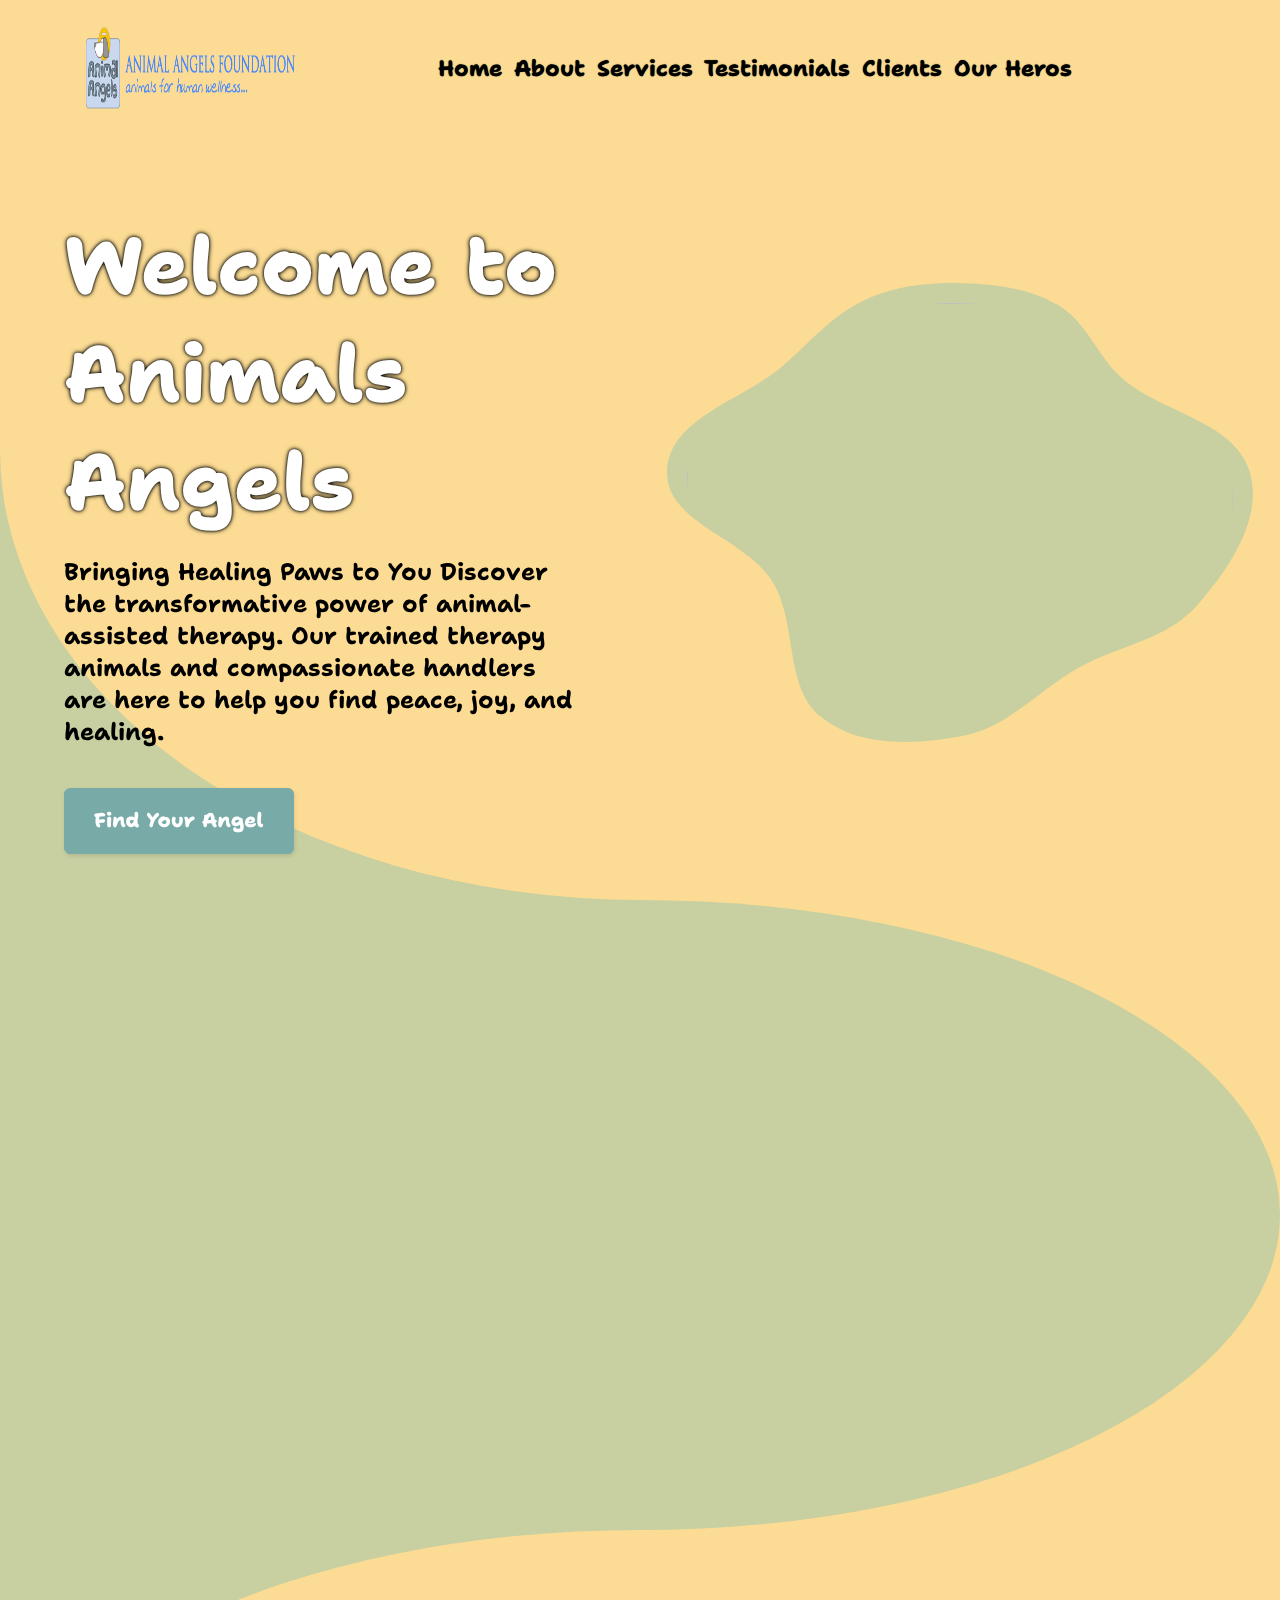
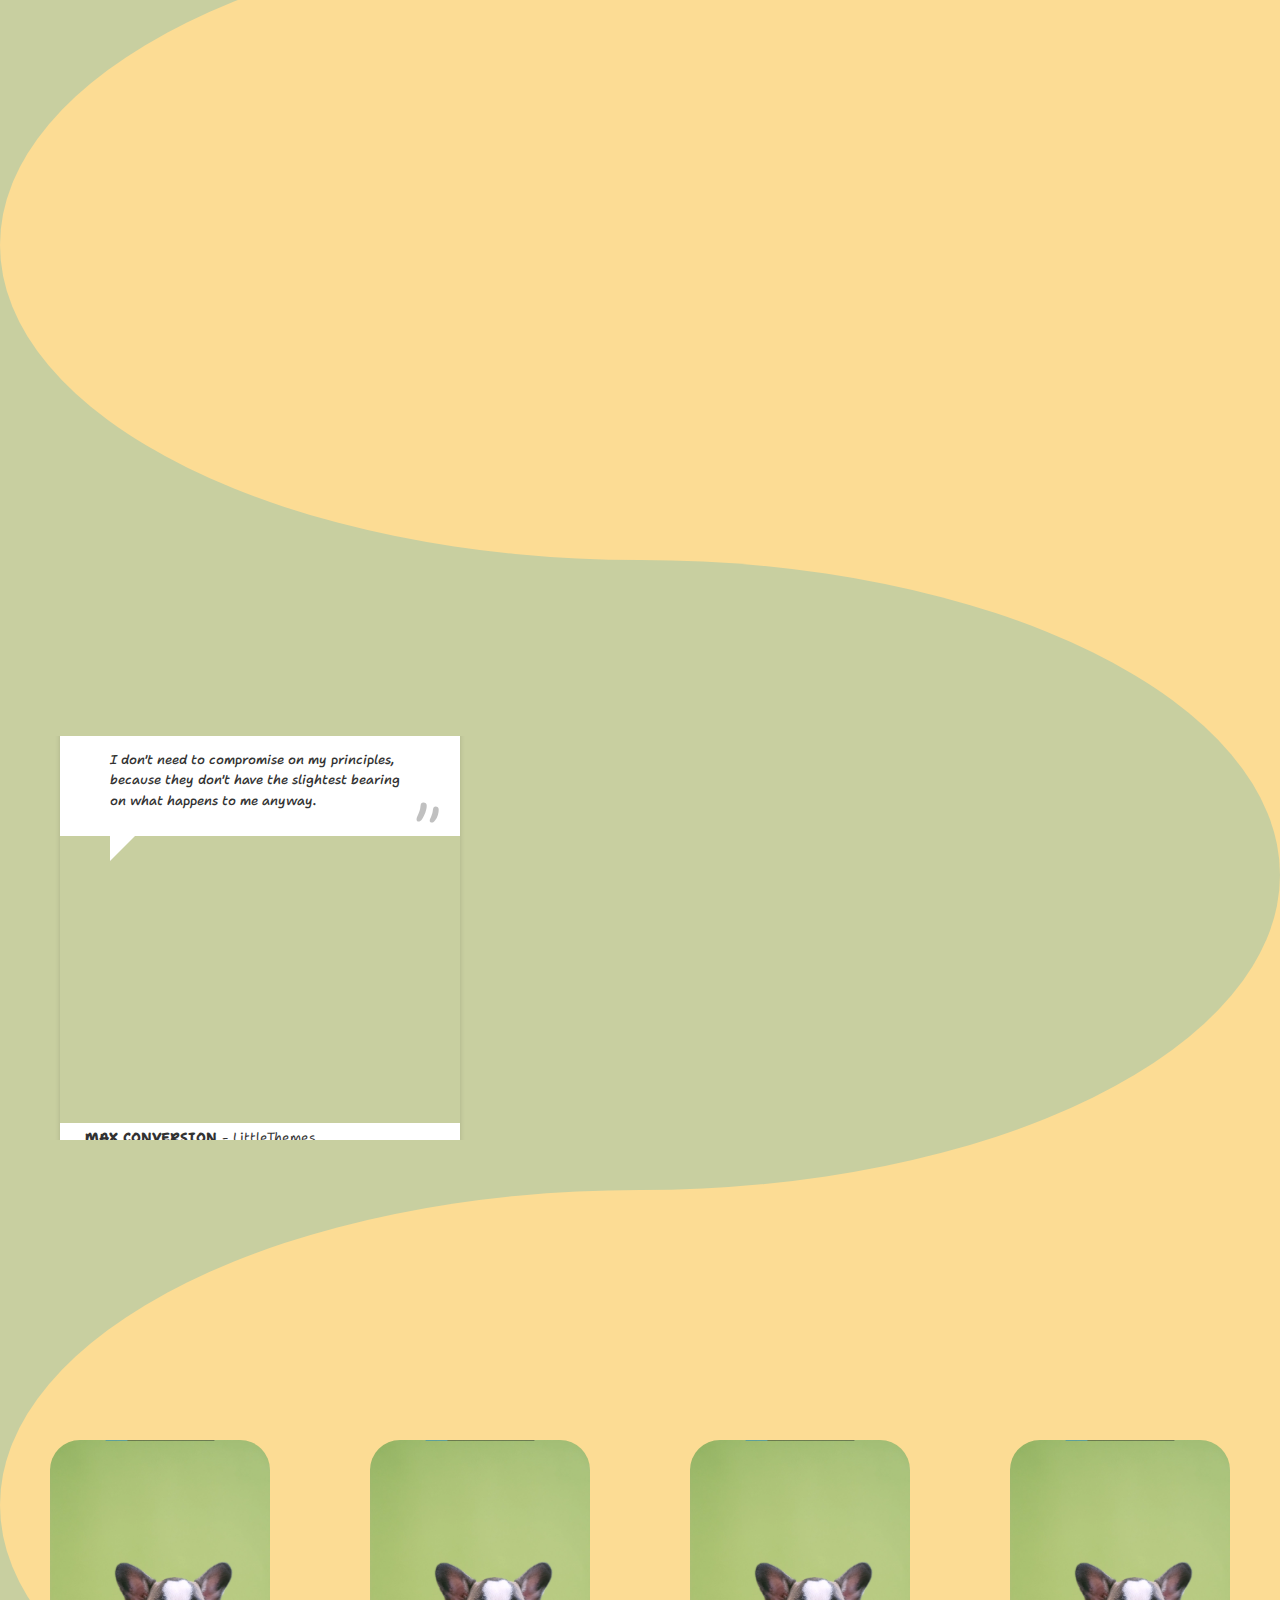
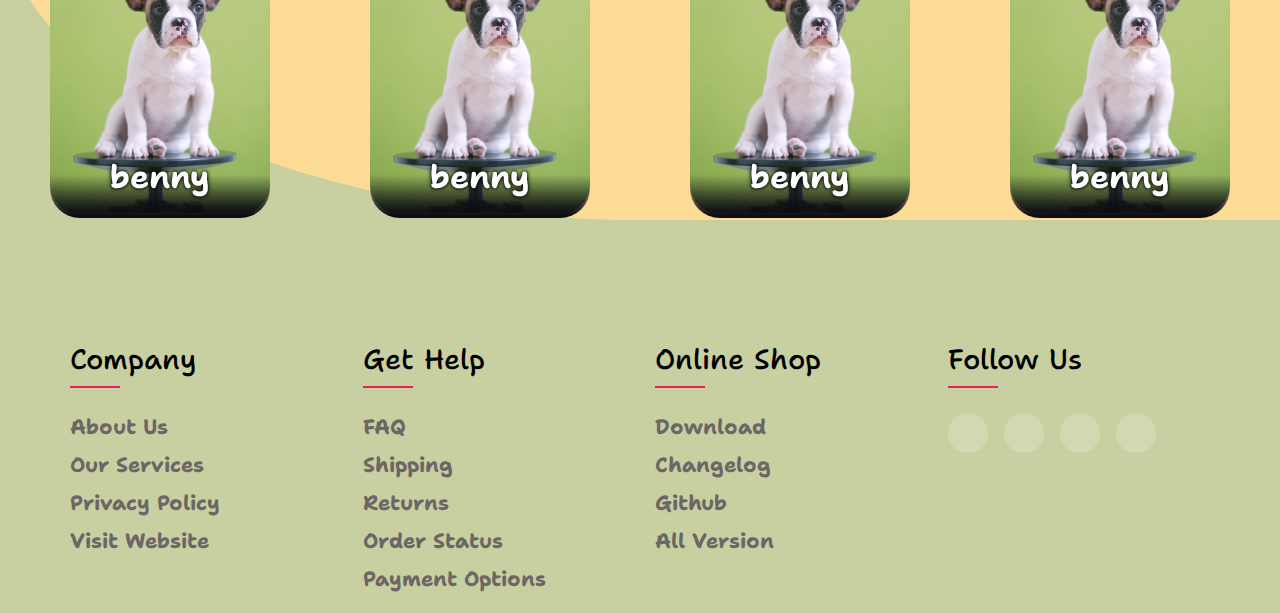
==== commit 6e135951: "final" ====
--- a/index.html
+++ b/index.html
@@ -8,7 +8,7 @@
     <link rel="stylesheet" href="https://unpkg.com/aos@next/dist/aos.css" />
     <link rel="stylesheet" type="text/css" href="https://cdnjs.cloudflare.com/ajax/libs/slick-carousel/1.8.1/slick.min.css" />
     <link rel="stylesheet" type="text/css" href="https://cdnjs.cloudflare.com/ajax/libs/slick-carousel/1.8.1/slick-theme.min.css" />
-  
+    <script src="https://kit.fontawesome.com/3b161c540c.js" crossorigin="anonymous"></script>
   </head>
   <body>
     <div class="Wrapper">
@@ -290,63 +290,85 @@
 
         </div>
         <div class="Contentsec">
-<!--           
-                <div class="people__card">
-                  <div class="people__image">
-                    <img src="https://images.pexels.com/photos/2182970/pexels-photo-2182970.jpeg?auto=compress&cs=tinysrgb&w=1260&h=750&dpr=1" alt="大西 真裕">
-                  </div>
-                  <div class="people__info">
-                    <ul class="people__social">
-                      <li><a href=""><i class="fa-brands fa-facebook-f"></i></a></li>
-                      <li><a href=""><i class="fa-brands fa-twitter"></i></a></li>
-                      <li><a href=""><i class="fa-brands fa-linkedin-in"></i></a></li>
-                    </ul>
-                    <h3 class="people__name">Drew Houston</h3>
-                    <p class="people__position">Co-founder and CEO</p>
-                    <p class="people__desc">Lorem Ipsum is simply dummy text of the printing and typesetting industry</p>
-                  </div>
-                  <div class="people__btn">
-                    <a href="">View info</a>
-                  </div>
-                </div> -->
-
-                <div class="card">
-                  <div class="wrapper">
-                    <img src="/images/new dog.png" class="cover-image" />
-                  </div>
-                  <h1 class="title">benny</h1>  
-                   <video src="/images/output.webm" class="character" autoplay muted loop ></video>
-                </div>
-                
-                <div class="card">
-                  <div class="wrapper">
-                    <img src="/images/new dog.png" class="cover-image" />
-                  </div>
-                  <h1 class="title">benny</h1>  
-                   <video src="/images/output.webm" class="character" autoplay muted loop ></video>
-                </div>
-                
-                <div class="card">
-                  <div class="wrapper">
-                    <img src="/images/new dog.png" class="cover-image" />
-                  </div>
-                  <h1 class="title">benny</h1>  
-                   <video src="/images/output.webm" class="character" autoplay muted loop ></video>
-                </div>
-
-                  <div class="card">
-                    <div class="wrapper">
-                      <img src="/images/new dog.png" class="cover-image" />
-                    </div>
-                    <h1 class="title">benny</h1>  
-                     <video src="/images/output.webm" class="character" autoplay muted loop ></video>
-                  </div>
-
-
-                </div>
+          <div class="card-container">
+            <div class="card">
+              <div class="wrapper">
+                <img src="/images/new dog.png" class="cover-image" />
+              </div>
+              <h1 class="title">benny</h1>  
+              <video src="/images/output.webm" class="character" autoplay muted loop ></video>
+            </div>
+        
+            <div class="card">
+              <div class="wrapper">
+                <img src="/images/new dog.png" class="cover-image" />
+              </div>
+              <h1 class="title">benny</h1>  
+              <video src="/images/output.webm" class="character" autoplay muted loop ></video>
+            </div>
+        
+            <div class="card">
+              <div class="wrapper">
+                <img src="/images/new dog.png" class="cover-image" />
+              </div>
+              <h1 class="title">benny</h1>  
+              <video src="/images/output.webm" class="character" autoplay muted loop ></video>
+            </div>
+        
+            <div class="card">
+              <div class="wrapper">
+                <img src="/images/new dog.png" class="cover-image" />
+              </div>
+              <h1 class="title">benny</h1>  
+              <video src="/images/output.webm" class="character" autoplay muted loop ></video>
+            </div>
+          </div>
+        </div>
+        
                     </div>
     </div>
     
+  	<footer class="footer">
+      <div class="container row">
+        <div class="footer-col">
+          <h4>company</h4>
+          <ul>
+            <li><a href="#">about us</a></li>
+            <li><a href="#">our services</a></li>
+            <li><a href="#">privacy policy</a></li>
+            <li><a href="#">visit website</a></li>
+          </ul>
+        </div>
+        <div class="footer-col">
+          <h4>get help</h4>
+          <ul>
+            <li><a href="#">FAQ</a></li>
+            <li><a href="#">shipping</a></li>
+            <li><a href="#">returns</a></li>
+            <li><a href="#">order status</a></li>
+            <li><a href="#">payment options</a></li>
+          </ul>
+        </div>
+        <div class="footer-col">
+          <h4>online shop</h4>
+          <ul>
+            <li><a href="#">download</a></li>
+            <li><a href="#">changelog</a></li>
+            <li><a href="#">github</a></li>
+            <li><a href="#">all version</a></li>
+          </ul>
+        </div>
+        <div class="footer-col">
+          <h4>follow us</h4>
+          <div class="social-links">
+            <a href="#"><i class="fa-brands fa-facebook-f"></i></a>
+            <a href="#"><i class="fa-brands fa-x-twitter"></i></a>
+            <a href="#"><i class="fa-brands fa-instagram"></i></a>
+            <a href="#"><i class="fa-brands fa-linkedin-in"></i></a>
+          </div>
+        </div>
+      </div>
+    </footer>
 
     <script src="https://code.jquery.com/jquery-2.1.1.min.js"></script>
     <script src="https://unpkg.com/aos@next/dist/aos.js"></script>
@@ -358,7 +380,7 @@
 
 
 $(document).ready(function(){
-    $('.carousel').slick({
+  $('.carousel').slick({
       slidesToShow: 3,
       slidesToScroll: 1,
       autoplay: true,
@@ -378,6 +400,9 @@
   });
 
 
+
+
+
 AOS.init({
   duration: 2000,
 })
@@ -387,6 +412,48 @@
         let slide = document.getElementById("slider1");
         slide.classList.toggle("changeslider");
       });
+
+
+
+
+  $('.card-container').slick({
+      infinite: true,
+      slidesToShow: 4,
+      slidesToScroll: 1,
+      autoplay: true,
+      autoplaySpeed: 2000,
+      dots: true,
+      arrows: true,
+      responsive: [
+        {
+          breakpoint: 1024,
+          settings: {
+            slidesToShow: 2,
+            slidesToScroll: 1,
+            infinite: true,
+            dots: true
+          }
+        },
+        {
+          breakpoint: 600,
+          settings: {
+            slidesToShow: 1,
+            slidesToScroll: 1
+          }
+        }
+      ]
+    });
+
+
+
+
+
+
+
+
+
+
+
     </script>
   </body>
 </html>
--- a/Css/Style.css
+++ b/Css/Style.css
@@ -1,6 +1,7 @@
 @charset "UTF-8";
 @import url("https://fonts.googleapis.com/css2?family=Courgette&display=swap");
 @import url("https://fonts.googleapis.com/css2?family=Shantell+Sans:ital,wght@0,300..800;1,300..800&display=swap");
+@import "https://fonts.googleapis.com/css2?family=Poppins:wght@300;400;500;600;700&display=swap";
 :root {
   --bg-image: url("data:image/svg+xml,%3Csvg viewBox='0 0 641 502' fill='none' xmlns='http://www.w3.org/2000/svg'%3E%3Cpath fill-rule='evenodd' clip-rule='evenodd' d='M324.674 0.184613C360.917 1.28989 397.683 6.01904 428.747 24.7337C459.549 43.2903 471.133 81.2417 498.311 104.794C542.155 142.788 618.736 149.985 636.889 205.106C653.658 256.023 615.028 312.07 579.911 352.559C547.131 390.352 493.07 396.886 449.4 421.272C406.489 445.234 372.935 485.832 324.674 495.088C272.37 505.119 210.386 508.489 168.909 475.065C127.122 441.39 143.547 371.699 115.083 326.188C85.0483 278.168 -2.6939 261.688 0.0635468 205.106C2.88032 147.306 82.7396 128.418 126.561 90.6546C156.293 65.033 181.175 34.5735 216.872 18.2723C250.593 2.87312 287.624 -0.945273 324.674 0.184613Z' fill='%23FFD599'/%3E%3C/svg%3E%0A");
   --image: url("data:image/svg+xml,%3Csvg viewBox='0 0 593 465' fill='none' xmlns='http://www.w3.org/2000/svg'%3E%3Cpath fill-rule='evenodd' clip-rule='evenodd' d='M300.277 0.17065C333.797 1.19233 367.801 5.56378 396.531 22.8629C425.018 40.0159 435.732 75.0968 460.868 96.8674C501.418 131.988 572.243 138.641 589.033 189.592C604.542 236.658 568.814 288.466 536.336 325.892C506.02 360.826 456.02 366.866 415.632 389.408C375.945 411.558 344.913 449.085 300.277 457.641C251.904 466.913 194.578 470.029 156.217 439.132C117.57 408.004 132.761 343.584 106.435 301.516C78.6577 257.128 -2.49148 241.895 0.0587719 189.592C2.66389 136.164 76.5225 118.704 117.051 83.7977C144.549 60.1141 167.562 31.9585 200.576 16.8902C231.764 2.6558 266.012 -0.873775 300.277 0.17065Z' fill='%239D2121'/%3E%3C/svg%3E%0A");
@@ -89,10 +90,11 @@
   font-variation-settingsASDFGasdfg: "BNCE" 0, "INFM" 0, "SPAC" 0;
 }
 .Wrapper .Header .Navbar .Navsec .Navlist a {
-  font-size: 1.3rem;
-  color: #78ABA8;
+  font-size: 1.4rem;
+  color: #000000;
   text-decoration: none;
   font-weight: bolder;
+  text-shadow: 0 0 1px #000000;
 }
 .Wrapper .Firstsection {
   width: 100%;
@@ -756,11 +758,13 @@
   width: 100%;
   height: 100%;
   background: #FCDC94;
+  margin-bottom: 600px;
   display: flex;
   justify-content: center;
   align-items: center;
   flex-direction: column;
   border-top-left-radius: 50%;
+  border-bottom-left-radius: 50%;
 }
 .fifthSection .SubfifthSection .Headersec {
   width: 100%;
@@ -789,7 +793,13 @@
   align-items: center;
   overflow: hidden;
 }
-.fifthSection .SubfifthSection .Contentsec .card {
+.fifthSection .SubfifthSection .Contentsec .card-container {
+  width: 100%;
+  display: flex;
+  justify-content: center;
+  align-items: center;
+}
+.fifthSection .SubfifthSection .Contentsec .card-container .card {
   width: 300px;
   height: 500px;
   position: relative;
@@ -797,25 +807,25 @@
   justify-content: center;
   align-items: flex-end;
   padding: 0 36px;
-  perspective: 2500px;
+  perspective: 2000px;
   margin: 0 50px;
   border-radius: 30px;
 }
-.fifthSection .SubfifthSection .Contentsec .cover-image {
+.fifthSection .SubfifthSection .Contentsec .card-container .cover-image {
   width: 100%;
   height: 100%;
   -o-object-fit: cover;
      object-fit: cover;
   border-radius: 30px;
 }
-.fifthSection .SubfifthSection .Contentsec .wrapper {
+.fifthSection .SubfifthSection .Contentsec .card-container .wrapper {
   transition: all 0.5s;
   position: absolute;
   width: 100%;
   z-index: -1;
   border-radius: 30px;
 }
-.fifthSection .SubfifthSection .Contentsec .card:hover .wrapper {
+.fifthSection .SubfifthSection .Contentsec .card-container .card:hover .wrapper {
   transform: perspective(900px) translateY(-5%) rotateX(25deg) translateZ(0);
   box-shadow: 2px 35px 32px -8px rgba(0, 0, 0, 0.75);
   -webkit-box-shadow: 2px 35px 32px -8px rgba(0, 0, 0, 0.75);
@@ -823,7 +833,7 @@
   border-radius: 30px;
   filter: blur(5px);
 }
-.fifthSection .SubfifthSection .Contentsec .wrapper::before, .fifthSection .SubfifthSection .Contentsec .wrapper::after {
+.fifthSection .SubfifthSection .Contentsec .card-container .wrapper::before, .fifthSection .SubfifthSection .Contentsec .card-container .wrapper::after {
   content: "";
   opacity: 0;
   width: 100%;
@@ -832,25 +842,25 @@
   position: absolute;
   left: 0;
 }
-.fifthSection .SubfifthSection .Contentsec .wrapper::before {
+.fifthSection .SubfifthSection .Contentsec .card-container .wrapper::before {
   top: 0;
   height: 100%;
   background-image: linear-gradient(to top, transparent 46%, rgba(12, 13, 19, 0.5) 68%, rgb(12, 13, 19) 97%);
 }
-.fifthSection .SubfifthSection .Contentsec .wrapper::after {
+.fifthSection .SubfifthSection .Contentsec .card-container .wrapper::after {
   bottom: 0;
   opacity: 1;
   background-image: linear-gradient(to bottom, transparent 46%, rgba(12, 13, 19, 0.5) 68%, rgb(12, 13, 19) 97%);
 }
-.fifthSection .SubfifthSection .Contentsec .card:hover .wrapper::before, .fifthSection .SubfifthSection .Contentsec .wrapper::after {
+.fifthSection .SubfifthSection .Contentsec .card-container .card:hover .wrapper::before, .fifthSection .SubfifthSection .Contentsec .card-container .wrapper::after {
   opacity: 1;
   border-radius: 30px;
 }
-.fifthSection .SubfifthSection .Contentsec .card:hover .wrapper::after {
+.fifthSection .SubfifthSection .Contentsec .card-container .card:hover .wrapper::after {
   height: 120px;
   border-radius: 30px;
 }
-.fifthSection .SubfifthSection .Contentsec .title {
+.fifthSection .SubfifthSection .Contentsec .card-container .title {
   width: 100%;
   transition: transform 0.5s;
   color: white;
@@ -863,22 +873,99 @@
   font-variation-settingsASDFGasdfg: "BNCE" 0, "INFM" 0, "SPAC" 0;
   text-shadow: 0 0 3px #000000, 0 0 5px #000000;
 }
-.fifthSection .SubfifthSection .Contentsec .card:hover .title {
+.fifthSection .SubfifthSection .Contentsec .card-container .card:hover .title {
   transform: translate3d(0%, -50px, 100px);
 }
-.fifthSection .SubfifthSection .Contentsec .character {
+.fifthSection .SubfifthSection .Contentsec .card-container .character {
   width: 110%;
   opacity: 0;
   transition: all 0.5s;
   position: absolute;
   z-index: -1;
 }
-.fifthSection .SubfifthSection .Contentsec .card:hover .character {
+.fifthSection .SubfifthSection .Contentsec .card-container .card:hover .character {
   opacity: 1;
   transform: translate3d(0%, -30%, 100px);
 }
 
 /*************fifth section  end************/
+.footer {
+  background-color: #C8CFA0;
+  font-family: "Shantell Sans", cursive;
+  font-optical-sizing: auto;
+  font-weight: 400p;
+  font-style: normal;
+  font-variation-settingsASDFGasdfg: "BNCE" 0, "INFM" 0, "SPAC" 0;
+  padding: 20px 0;
+  border-top-right-radius: 50%;
+  margin-top: 100px;
+  font-weight: bold;
+}
+.footer .container {
+  max-width: 1170px;
+  margin: auto;
+}
+.footer .row {
+  display: flex;
+  flex-wrap: wrap;
+}
+.footer ul {
+  list-style: none;
+}
+.footer .footer-col {
+  width: 25%;
+  padding: 0 15px;
+}
+.footer .footer-col h4 {
+  font-size: 28px;
+  color: #000000;
+  text-transform: capitalize;
+  margin-bottom: 35px;
+  font-weight: 500;
+  position: relative;
+}
+.footer .footer-col h4::before {
+  content: "";
+  position: absolute;
+  left: 0;
+  bottom: -10px;
+  background-color: #E91E63;
+  width: 50px;
+  height: 2px;
+}
+.footer .footer-col ul li:not(:last-child) {
+  margin-bottom: 10px;
+}
+.footer .footer-col ul li a {
+  color: #6c6666;
+  display: block;
+  font-size: 1.3rem;
+  font-weight: bold;
+  text-transform: capitalize;
+  text-decoration: none;
+  transition: all 0.3s ease;
+}
+.footer .footer-col ul li a:hover {
+  color: #000000;
+  padding-left: 7px;
+}
+.footer .footer-col .social-links a {
+  color: #000000;
+  background-color: rgba(255, 255, 255, 0.2);
+  display: inline-block;
+  height: 40px;
+  width: 40px;
+  border-radius: 50%;
+  text-align: center;
+  margin: 0 10px 10px 0;
+  line-height: 40px;
+  transition: all 0.5s ease;
+}
+.footer .footer-col .social-links a:hover {
+  color: #403d3d;
+  background-color: #FFF;
+}
+
 /*************Mobile  RESOISIVE   START************/
 @media only screen and (min-width: 360px) and (max-width: 640px) {
   /* navbarsection  for mobile Start */
@@ -1705,5 +1792,222 @@
     padding-left: 5px;
   }
   /*************Fourth section  End************/
+  /*************fifth section  start************/
+  .fifthSection {
+    width: 100%;
+    height: 110vh;
+    background: #C8CFA0;
+  }
+  .fifthSection .SubfifthSection {
+    width: 100%;
+    height: 100%;
+    background: #FCDC94;
+    display: flex;
+    justify-content: center;
+    align-items: center;
+    flex-direction: column;
+    border-top-left-radius: 50%;
+    border-bottom-left-radius: 50%;
+  }
+  .fifthSection .SubfifthSection .Headersec {
+    width: 100%;
+    height: 10%;
+    display: flex;
+    justify-content: center;
+    align-items: center;
+  }
+  .fifthSection .SubfifthSection .Headersec h1 {
+    font-family: "Shantell Sans", cursive;
+    font-optical-sizing: auto;
+    font-weight: 400p;
+    font-style: normal;
+    font-variation-settingsASDFGasdfg: "BNCE" 0, "INFM" 0, "SPAC" 0;
+    font-size: 5rem;
+    font-weight: 800;
+    color: rgb(255, 255, 255);
+    text-shadow: 0 0 3px #000000, 0 0 5px #000000;
+    font-size: 4rem;
+  }
+  .fifthSection .SubfifthSection .Contentsec {
+    width: 100%;
+    height: 90%;
+    display: flex;
+    justify-content: center;
+    align-items: center;
+    overflow: hidden;
+  }
+  .fifthSection .SubfifthSection .Contentsec .card-container {
+    width: 100%;
+    height: 100%;
+    display: flex;
+    justify-content: center;
+    align-items: center;
+  }
+  .fifthSection .SubfifthSection .Contentsec .card-container .card {
+    width: 400px;
+    height: 600px;
+    position: relative;
+    display: flex;
+    justify-content: center;
+    align-items: flex-end;
+    padding: 0 36px;
+    perspective: 2000px;
+    margin: 0 50px;
+    border-radius: 30px;
+  }
+  .fifthSection .SubfifthSection .Contentsec .card-container .cover-image {
+    width: 100%;
+    height: 100%;
+    -o-object-fit: cover;
+       object-fit: cover;
+    border-radius: 30px;
+  }
+  .fifthSection .SubfifthSection .Contentsec .card-container .wrapper {
+    transition: all 0.5s;
+    position: absolute;
+    width: 100%;
+    z-index: -1;
+    border-radius: 30px;
+  }
+  .fifthSection .SubfifthSection .Contentsec .card-container .card:hover .wrapper {
+    transform: perspective(900px) translateY(-5%) rotateX(25deg) translateZ(0);
+    box-shadow: 2px 35px 32px -8px rgba(0, 0, 0, 0.75);
+    -webkit-box-shadow: 2px 35px 32px -8px rgba(0, 0, 0, 0.75);
+    -moz-box-shadow: 2px 35px 32px -8px rgba(0, 0, 0, 0.75);
+    border-radius: 30px;
+    filter: blur(5px);
+  }
+  .fifthSection .SubfifthSection .Contentsec .card-container .wrapper::before, .fifthSection .SubfifthSection .Contentsec .card-container .wrapper::after {
+    content: "";
+    opacity: 0;
+    width: 100%;
+    height: 80px;
+    transition: all 0.5s;
+    position: absolute;
+    left: 0;
+  }
+  .fifthSection .SubfifthSection .Contentsec .card-container .wrapper::before {
+    top: 0;
+    height: 100%;
+    background-image: linear-gradient(to top, transparent 46%, rgba(12, 13, 19, 0.5) 68%, rgb(12, 13, 19) 97%);
+  }
+  .fifthSection .SubfifthSection .Contentsec .card-container .wrapper::after {
+    bottom: 0;
+    opacity: 1;
+    background-image: linear-gradient(to bottom, transparent 46%, rgba(12, 13, 19, 0.5) 68%, rgb(12, 13, 19) 97%);
+  }
+  .fifthSection .SubfifthSection .Contentsec .card-container .card:hover .wrapper::before, .fifthSection .SubfifthSection .Contentsec .card-container .wrapper::after {
+    opacity: 1;
+    border-radius: 30px;
+  }
+  .fifthSection .SubfifthSection .Contentsec .card-container .card:hover .wrapper::after {
+    height: 120px;
+    border-radius: 30px;
+  }
+  .fifthSection .SubfifthSection .Contentsec .card-container .title {
+    width: 100%;
+    transition: transform 0.5s;
+    color: white;
+    text-align: center;
+    margin-bottom: 20px;
+    font-family: "Shantell Sans", cursive;
+    font-optical-sizing: auto;
+    font-weight: 400p;
+    font-style: normal;
+    font-variation-settingsASDFGasdfg: "BNCE" 0, "INFM" 0, "SPAC" 0;
+    text-shadow: 0 0 3px #000000, 0 0 5px #000000;
+  }
+  .fifthSection .SubfifthSection .Contentsec .card-container .card:hover .title {
+    transform: translate3d(0%, -50px, 100px);
+  }
+  .fifthSection .SubfifthSection .Contentsec .card-container .character {
+    width: 100%;
+    opacity: 0;
+    transition: all 0.5s;
+    position: absolute;
+    z-index: -1;
+  }
+  .fifthSection .SubfifthSection .Contentsec .card-container .card:hover .character {
+    opacity: 1;
+    transform: translate3d(0%, -30%, 100px);
+  }
+  /*************fifth section  end************/
+  @import "https://fonts.googleapis.com/css2?family=Poppins:wght@300;400;500;600;700&display=swap";
+  .footer {
+    background-color: #C8CFA0;
+    font-family: "Shantell Sans", cursive;
+    font-optical-sizing: auto;
+    font-weight: 400p;
+    font-style: normal;
+    font-variation-settingsASDFGasdfg: "BNCE" 0, "INFM" 0, "SPAC" 0;
+    padding: 0px 0;
+    border-top-right-radius: 50%;
+    margin-top: 100px;
+    font-weight: bold;
+  }
+  .footer .container {
+    max-width: 1170px;
+    margin: auto;
+  }
+  .footer .row {
+    display: flex;
+    flex-wrap: wrap;
+  }
+  .footer ul {
+    list-style: none;
+  }
+  .footer .footer-col {
+    width: 100%;
+    padding: 0 30px;
+  }
+  .footer .footer-col h4 {
+    font-size: 28px;
+    color: #000000;
+    text-transform: capitalize;
+    margin-bottom: 35px;
+    font-weight: 500;
+    position: relative;
+  }
+  .footer .footer-col h4::before {
+    content: "";
+    position: absolute;
+    left: 0;
+    bottom: -10px;
+    background-color: #E91E63;
+    width: 50px;
+    height: 2px;
+  }
+  .footer .footer-col ul li:not(:last-child) {
+    margin-bottom: 10px;
+  }
+  .footer .footer-col ul li a {
+    color: #6c6666;
+    display: block;
+    font-size: 1.3rem;
+    font-weight: bold;
+    text-transform: capitalize;
+    text-decoration: none;
+    transition: all 0.3s ease;
+  }
+  .footer .footer-col ul li a:hover {
+    color: #000000;
+    padding-left: 7px;
+  }
+  .footer .footer-col .social-links a {
+    color: #000000;
+    background-color: rgba(255, 255, 255, 0.2);
+    display: inline-block;
+    height: 40px;
+    width: 40px;
+    border-radius: 50%;
+    text-align: center;
+    margin: 0 10px 10px 0;
+    line-height: 40px;
+    transition: all 0.5s ease;
+  }
+  .footer .footer-col .social-links a:hover {
+    color: #403d3d;
+    background-color: #FFF;
+  }
 }
 /**************Mobile  RESOISIVE End************//*# sourceMappingURL=Style.css.map */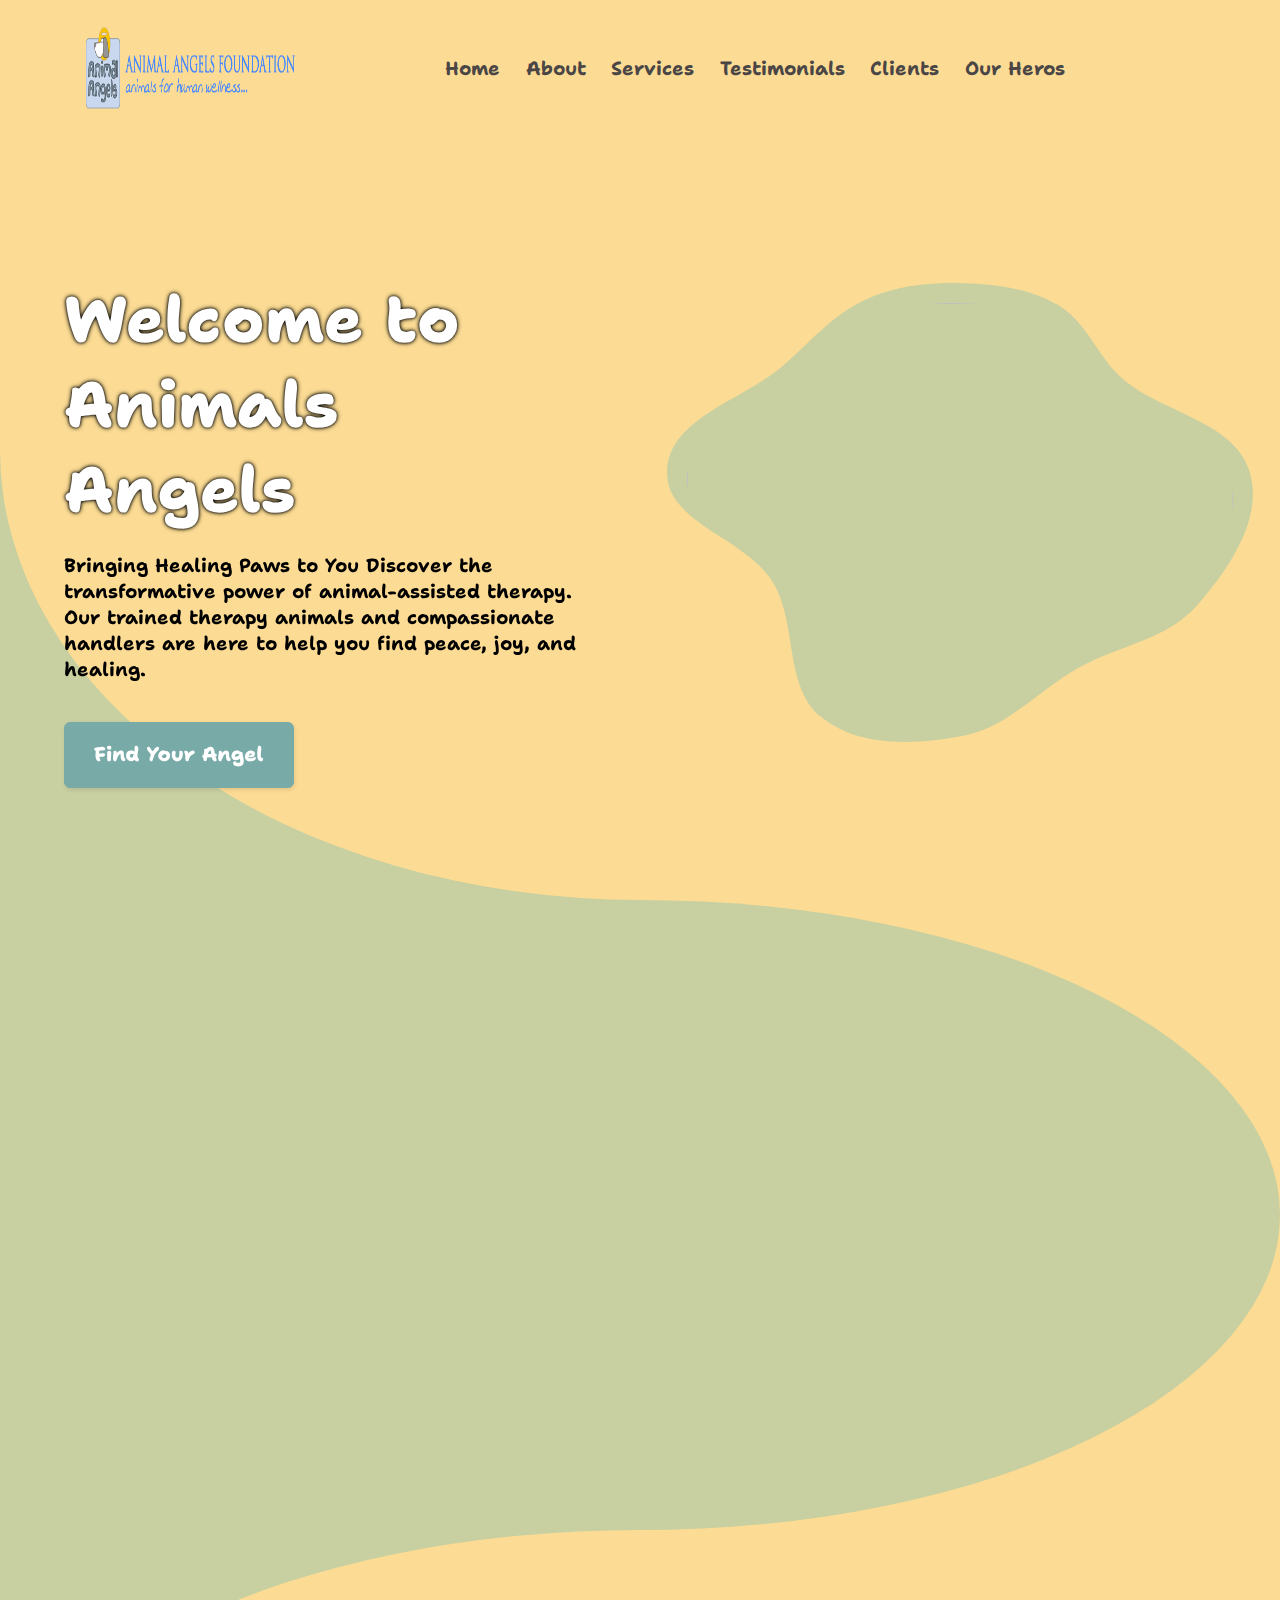
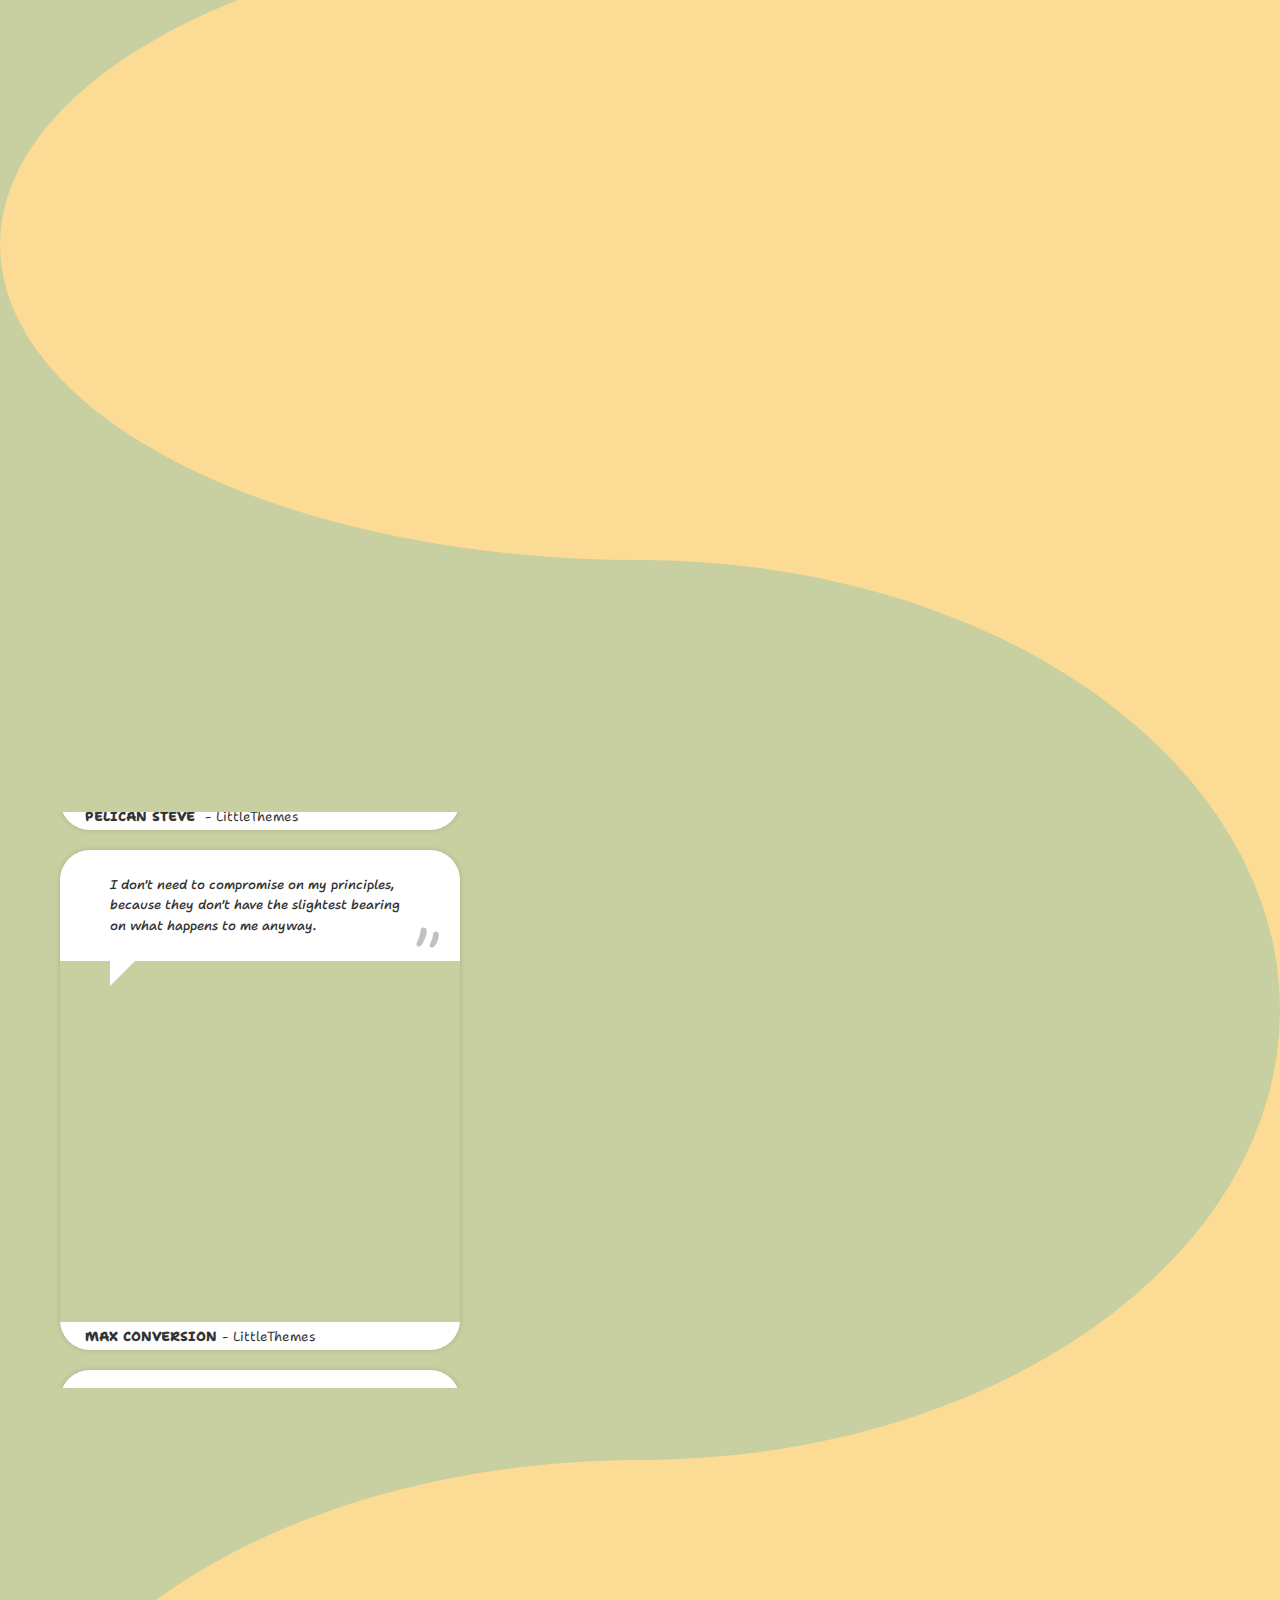
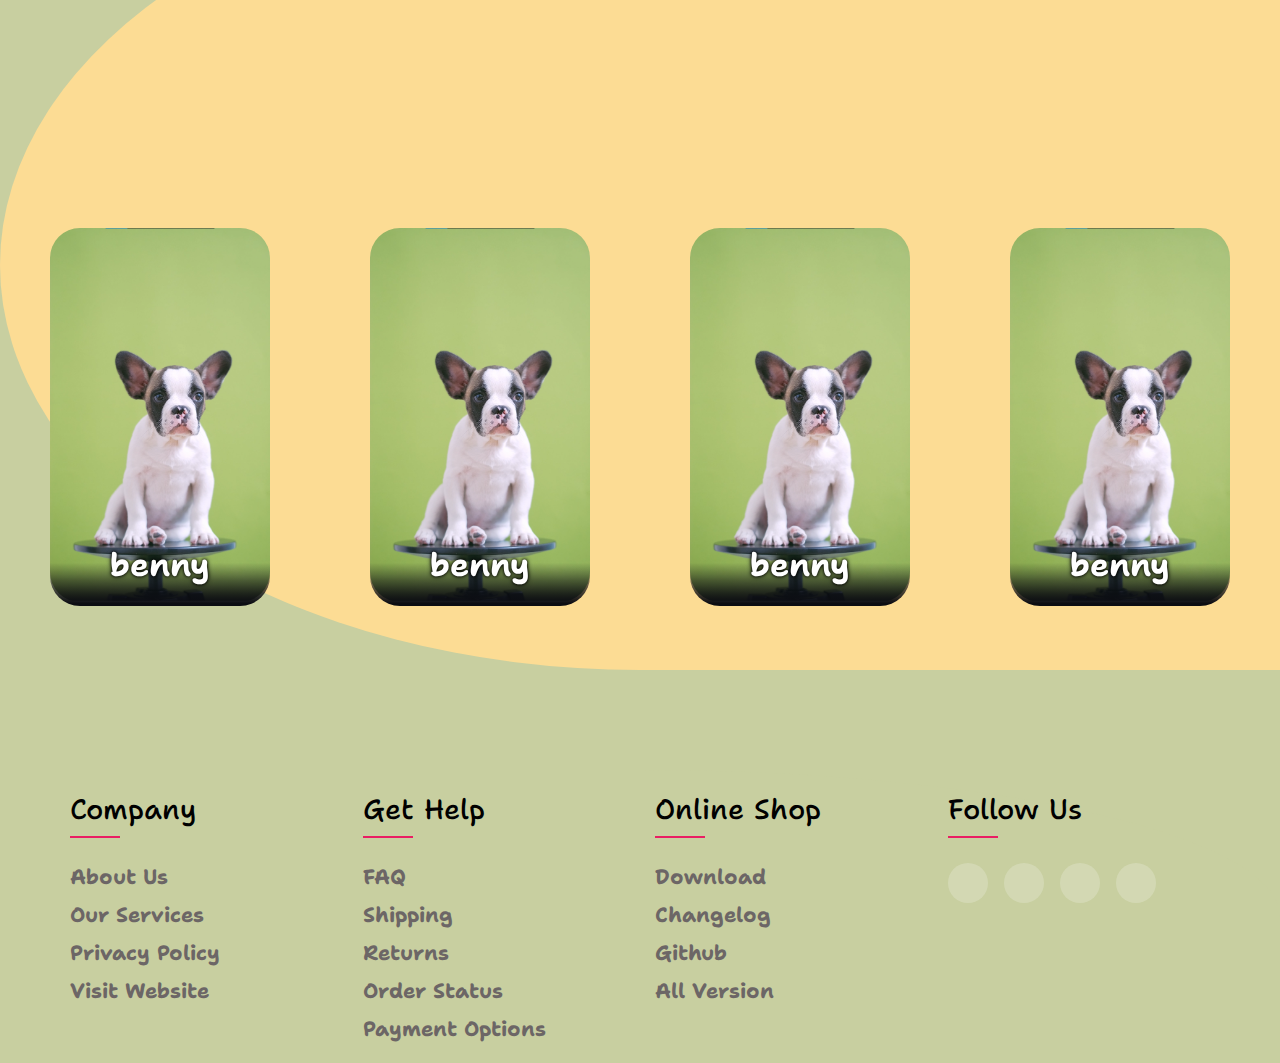
==== commit ea8a50f4: "new" ====
--- a/index.html
+++ b/index.html
@@ -58,7 +58,7 @@
           <ul class="navlistmob">
             <li>
               <img
-                src="https://akshayghadavale.github.io/RestaurantWebsite.github.io/images/logo.png"
+                src="./images/Animal-Angel-Foundation-Logo.png"
                 alt=""
                 loading="lazy"
               />
@@ -70,10 +70,16 @@
               <a href="http://">About</a>
             </li>
             <li>
-              <a href="http://">Service</a>
-            </li>
-            <li>
-              <a href="http://">Contact</a>
+              <a href="http://">Services</a>
+            </li>
+            <li>
+              <a href="http://">Testimonials</a>
+            </li>
+            <li>
+              <a href="http://">Clients</a>
+            </li>
+            <li>
+              <a href="http://">Our Heros</a>
             </li>
           </ul>
         </div>
@@ -293,34 +299,34 @@
           <div class="card-container">
             <div class="card">
               <div class="wrapper">
-                <img src="/images/new dog.png" class="cover-image" />
+                <img src="./images/new dog.png" class="cover-image" />
               </div>
               <h1 class="title">benny</h1>  
-              <video src="/images/output.webm" class="character" autoplay muted loop ></video>
+              <video src="./images/output.webm" class="character" autoplay muted loop ></video>
             </div>
         
             <div class="card">
               <div class="wrapper">
-                <img src="/images/new dog.png" class="cover-image" />
+                <img src="./images/new dog.png" class="cover-image" />
               </div>
               <h1 class="title">benny</h1>  
-              <video src="/images/output.webm" class="character" autoplay muted loop ></video>
+              <video src="./images/output.webm" class="character" autoplay muted loop ></video>
             </div>
         
             <div class="card">
               <div class="wrapper">
-                <img src="/images/new dog.png" class="cover-image" />
+                <img src="./images/new dog.png" class="cover-image" />
               </div>
               <h1 class="title">benny</h1>  
-              <video src="/images/output.webm" class="character" autoplay muted loop ></video>
+              <video src="./images/output.webm" class="character" autoplay muted loop ></video>
             </div>
         
             <div class="card">
               <div class="wrapper">
-                <img src="/images/new dog.png" class="cover-image" />
+                <img src="./images/new dog.png" class="cover-image" />
               </div>
               <h1 class="title">benny</h1>  
-              <video src="/images/output.webm" class="character" autoplay muted loop ></video>
+              <video src="./images/output.webm" class="character" autoplay muted loop ></video>
             </div>
           </div>
         </div>
--- a/Css/Style.css
+++ b/Css/Style.css
@@ -90,11 +90,10 @@
   font-variation-settingsASDFGasdfg: "BNCE" 0, "INFM" 0, "SPAC" 0;
 }
 .Wrapper .Header .Navbar .Navsec .Navlist a {
-  font-size: 1.4rem;
-  color: #000000;
+  font-size: 1.2rem;
+  color: #4b4646;
   text-decoration: none;
   font-weight: bolder;
-  text-shadow: 0 0 1px #000000;
 }
 .Wrapper .Firstsection {
   width: 100%;
@@ -133,7 +132,7 @@
   font-weight: 400p;
   font-style: normal;
   font-variation-settingsASDFGasdfg: "BNCE" 0, "INFM" 0, "SPAC" 0;
-  font-size: 5rem;
+  font-size: 4rem;
   font-weight: 800;
   color: rgb(255, 255, 255);
   text-shadow: 0 0 3px #000000, 0 0 5px #000000;
@@ -147,7 +146,7 @@
   font-weight: 400p;
   font-style: normal;
   font-variation-settingsASDFGasdfg: "BNCE" 0, "INFM" 0, "SPAC" 0;
-  font-size: 1.5rem;
+  font-size: 1.2rem;
   color: rgb(0, 0, 0);
   margin-bottom: 20px;
   font-weight: bold;
@@ -300,7 +299,7 @@
   font-weight: 400p;
   font-style: normal;
   font-variation-settingsASDFGasdfg: "BNCE" 0, "INFM" 0, "SPAC" 0;
-  font-size: 5rem;
+  font-size: 4rem;
   font-weight: 800;
   color: rgb(255, 255, 255);
   text-shadow: 0 0 3px #000000, 0 0 5px #000000;
@@ -372,7 +371,7 @@
   font-weight: 400p;
   font-style: normal;
   font-variation-settingsASDFGasdfg: "BNCE" 0, "INFM" 0, "SPAC" 0;
-  font-size: 1.5rem;
+  font-size: 1.2rem;
   font-weight: bold;
   white-space: 10px;
   color: rgb(0, 0, 0);
@@ -411,7 +410,7 @@
   font-weight: 400p;
   font-style: normal;
   font-variation-settingsASDFGasdfg: "BNCE" 0, "INFM" 0, "SPAC" 0;
-  font-size: 5rem;
+  font-size: 4rem;
   font-weight: 800;
   color: rgb(255, 255, 255);
   text-shadow: 0 0 3px #000000, 0 0 5px #000000;
@@ -466,9 +465,9 @@
 }
 .ThirdSection .SubThirdSection .Contentsec .container .card .face.hidden .btn {
   margin: 50px;
-  height: 50px;
-  width: 200px;
-  font-size: 18px;
+  height: 30px;
+  width: 150px;
+  font-size: 16px;
   font-weight: 600;
   font-family: "Poppins";
   color: #037fa1;
@@ -477,6 +476,7 @@
   border-radius: 15px;
   border: 2px solid #037fa1;
   transition: all 0.5s ease;
+  margin-top: -60px;
 }
 .ThirdSection .SubThirdSection .Contentsec .container .card .face.hidden .btn:hover {
   cursor: pointer;
@@ -568,7 +568,7 @@
   grid-area: text;
   font-size: 1.5vw;
   color: #fff;
-  margin-top: 0px;
+  margin-top: -60px;
   width: 80%;
   text-align: center;
   margin-bottom: 100px;
@@ -611,7 +611,7 @@
 /*************Fourth section  start************/
 .FourthSection {
   width: 100%;
-  height: 70vh;
+  height: 100vh;
   background: #FCDC94;
 }
 .FourthSection .SubFourthSection {
@@ -638,7 +638,7 @@
   font-weight: 400p;
   font-style: normal;
   font-variation-settingsASDFGasdfg: "BNCE" 0, "INFM" 0, "SPAC" 0;
-  font-size: 5rem;
+  font-size: 4rem;
   font-weight: 800;
   color: rgb(255, 255, 255);
   text-shadow: 0 0 3px #000000, 0 0 5px #000000;
@@ -668,10 +668,11 @@
   min-width: 220px;
   max-width: 400px;
   width: 100%;
+  height: 500px;
   color: #333;
   text-align: left;
   box-shadow: 0 0 5px rgba(0, 0, 0, 0.15);
-  border-radius: 8px;
+  border-radius: 30px;
 }
 .FourthSection .SubFourthSection .Contentsec .carousel figure.snip1139 * {
   box-sizing: border-box;
@@ -751,7 +752,7 @@
 /*************fifth section  start************/
 .fifthSection {
   width: 100%;
-  height: 70vh;
+  height: 90vh;
   background: #C8CFA0;
 }
 .fifthSection .SubfifthSection {
@@ -768,7 +769,7 @@
 }
 .fifthSection .SubfifthSection .Headersec {
   width: 100%;
-  height: 20%;
+  height: 10%;
   display: flex;
   justify-content: center;
   align-items: center;
@@ -779,7 +780,7 @@
   font-weight: 400p;
   font-style: normal;
   font-variation-settingsASDFGasdfg: "BNCE" 0, "INFM" 0, "SPAC" 0;
-  font-size: 5rem;
+  font-size: 4rem;
   font-weight: 800;
   color: rgb(255, 255, 255);
   text-shadow: 0 0 3px #000000, 0 0 5px #000000;
@@ -787,7 +788,7 @@
 }
 .fifthSection .SubfifthSection .Contentsec {
   width: 100%;
-  height: 80%;
+  height: 90%;
   display: flex;
   justify-content: center;
   align-items: center;
@@ -801,7 +802,7 @@
 }
 .fifthSection .SubfifthSection .Contentsec .card-container .card {
   width: 300px;
-  height: 500px;
+  height: 600px;
   position: relative;
   display: flex;
   justify-content: center;
@@ -969,6 +970,9 @@
 /*************Mobile  RESOISIVE   START************/
 @media only screen and (min-width: 360px) and (max-width: 640px) {
   /* navbarsection  for mobile Start */
+  body {
+    zoom: 100%;
+  }
   .slider {
     display: flex;
     justify-content: center;
@@ -994,7 +998,7 @@
   }
   .navlistmob {
     height: 50%;
-    width: 60%;
+    width: 65%;
     display: flex;
     flex-direction: column;
     list-style: none;
@@ -1005,7 +1009,7 @@
   .navcontain {
     display: flex;
     justify-content: flex-end;
-    width: 70%;
+    width: 65%;
     height: 100%;
   }
   .navlistmob li {
@@ -1017,6 +1021,11 @@
   }
   .navlistmob a {
     font-size: 30px;
+    font-family: "Shantell Sans", cursive;
+    font-optical-sizing: auto;
+    font-weight: 400p;
+    font-style: normal;
+    font-variation-settingsASDFGasdfg: "BNCE" 0, "INFM" 0, "SPAC" 0;
     text-decoration: none;
     color: white;
     font-weight: 500;
@@ -1048,7 +1057,7 @@
   .Wrapper .Header .Navbar .container {
     display: inline-block;
     cursor: pointer;
-    padding-right: 10px;
+    padding-right: 0px;
   }
   .Wrapper .Header .Navbar .bar1, .Wrapper .Header .Navbar .bar2, .Wrapper .Header .Navbar .bar3 {
     width: 45px;
@@ -1335,7 +1344,7 @@
     font-weight: 400p;
     font-style: normal;
     font-variation-settingsASDFGasdfg: "BNCE" 0, "INFM" 0, "SPAC" 0;
-    font-size: 5rem;
+    font-size: 4rem;
     font-weight: 800;
     color: rgb(255, 255, 255);
     text-shadow: 0 0 3px #000000, 0 0 5px #000000;
@@ -1445,7 +1454,7 @@
     font-weight: 400p;
     font-style: normal;
     font-variation-settingsASDFGasdfg: "BNCE" 0, "INFM" 0, "SPAC" 0;
-    font-size: 5rem;
+    font-size: 4rem;
     font-weight: 800;
     color: rgb(255, 255, 255);
     text-shadow: 0 0 3px #000000, 0 0 5px #000000;
@@ -1683,7 +1692,7 @@
     font-weight: 400p;
     font-style: normal;
     font-variation-settingsASDFGasdfg: "BNCE" 0, "INFM" 0, "SPAC" 0;
-    font-size: 5rem;
+    font-size: 4rem;
     font-weight: 800;
     color: rgb(255, 255, 255);
     text-shadow: 0 0 3px #000000, 0 0 5px #000000;
@@ -1822,7 +1831,7 @@
     font-weight: 400p;
     font-style: normal;
     font-variation-settingsASDFGasdfg: "BNCE" 0, "INFM" 0, "SPAC" 0;
-    font-size: 5rem;
+    font-size: 4rem;
     font-weight: 800;
     color: rgb(255, 255, 255);
     text-shadow: 0 0 3px #000000, 0 0 5px #000000;
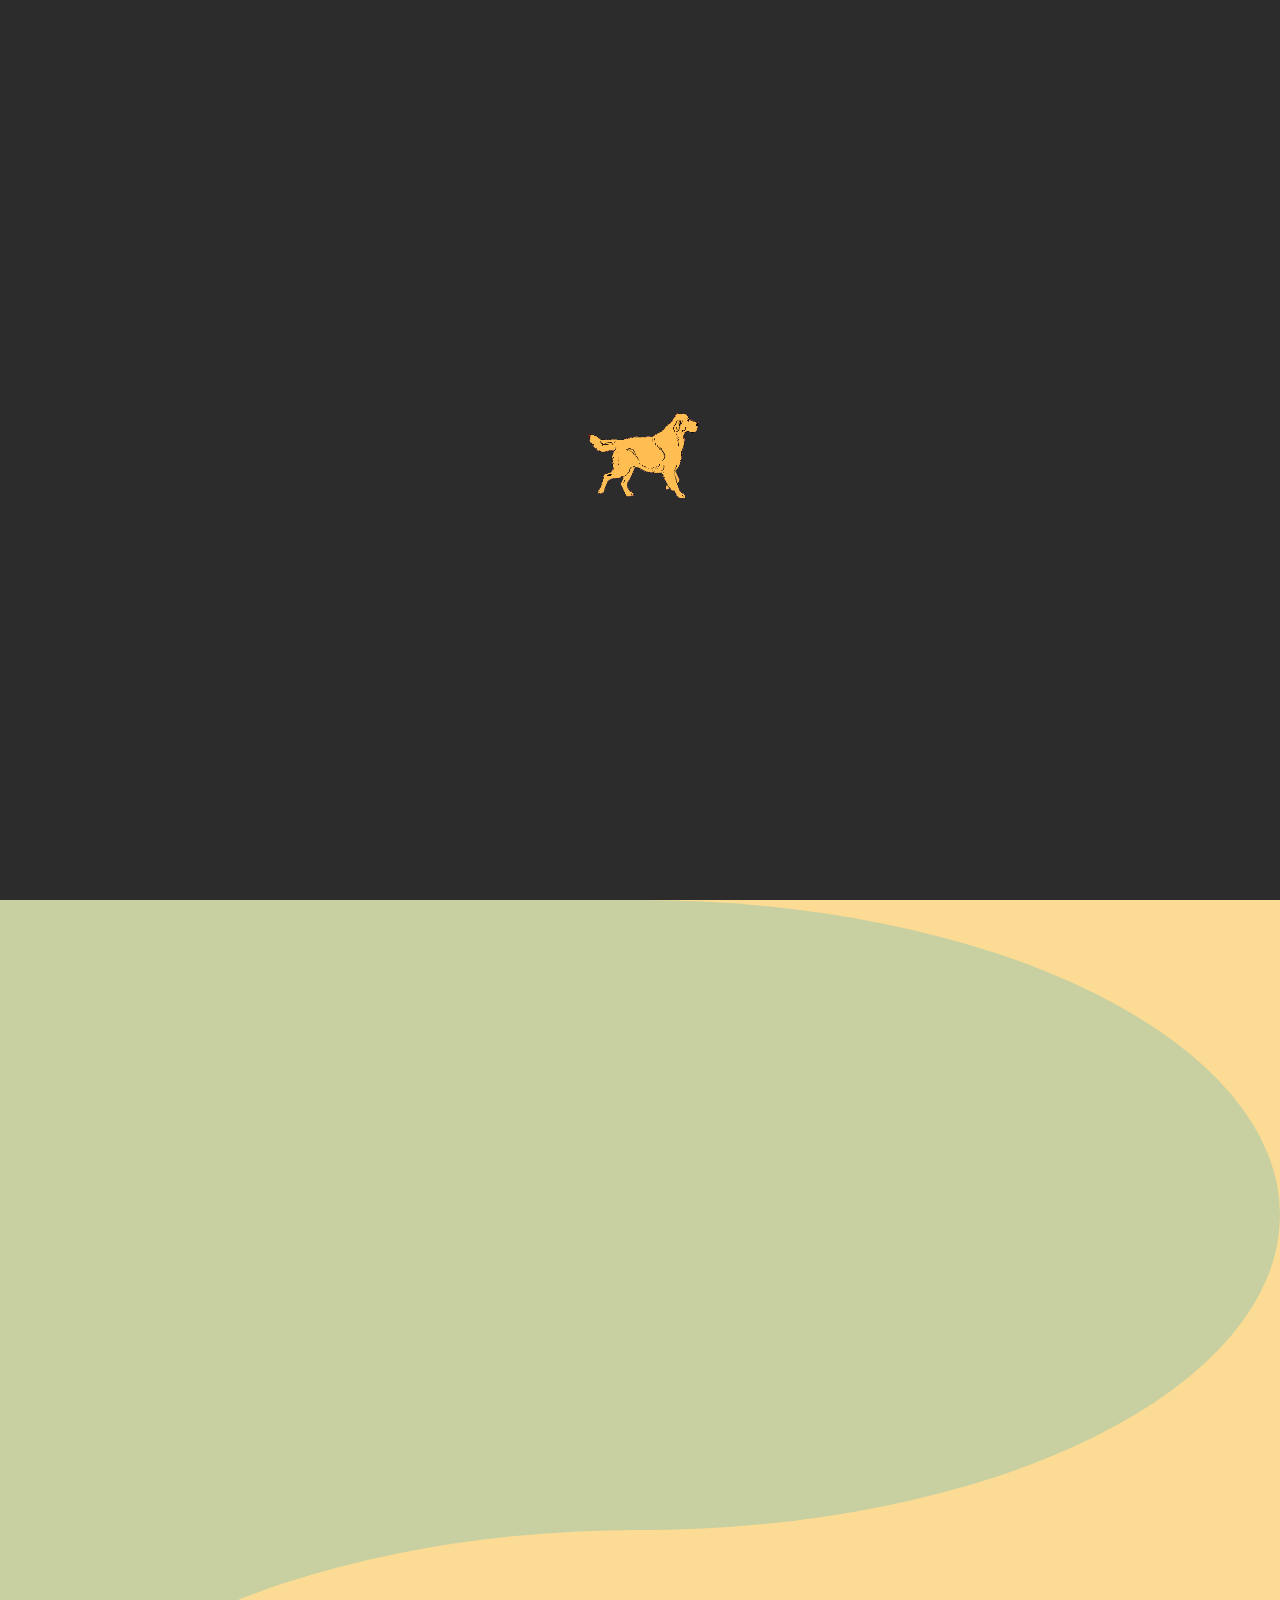
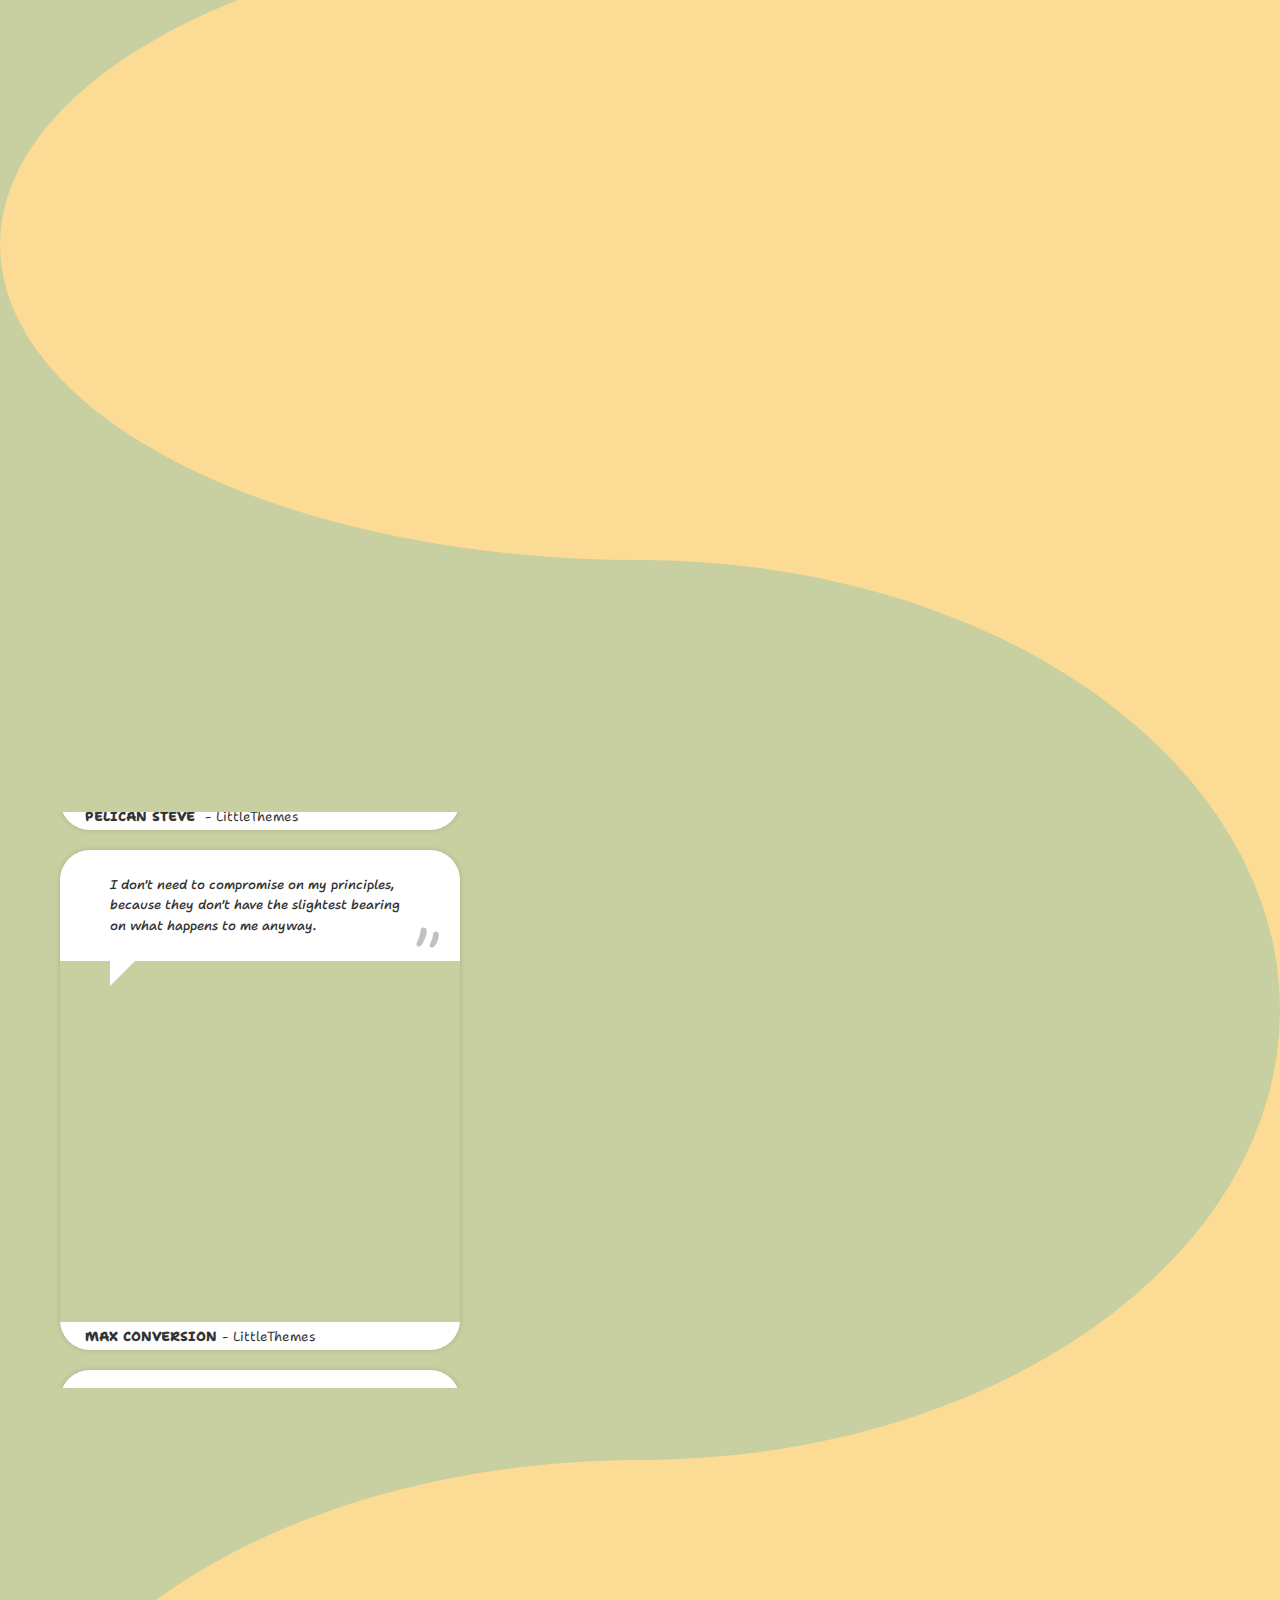
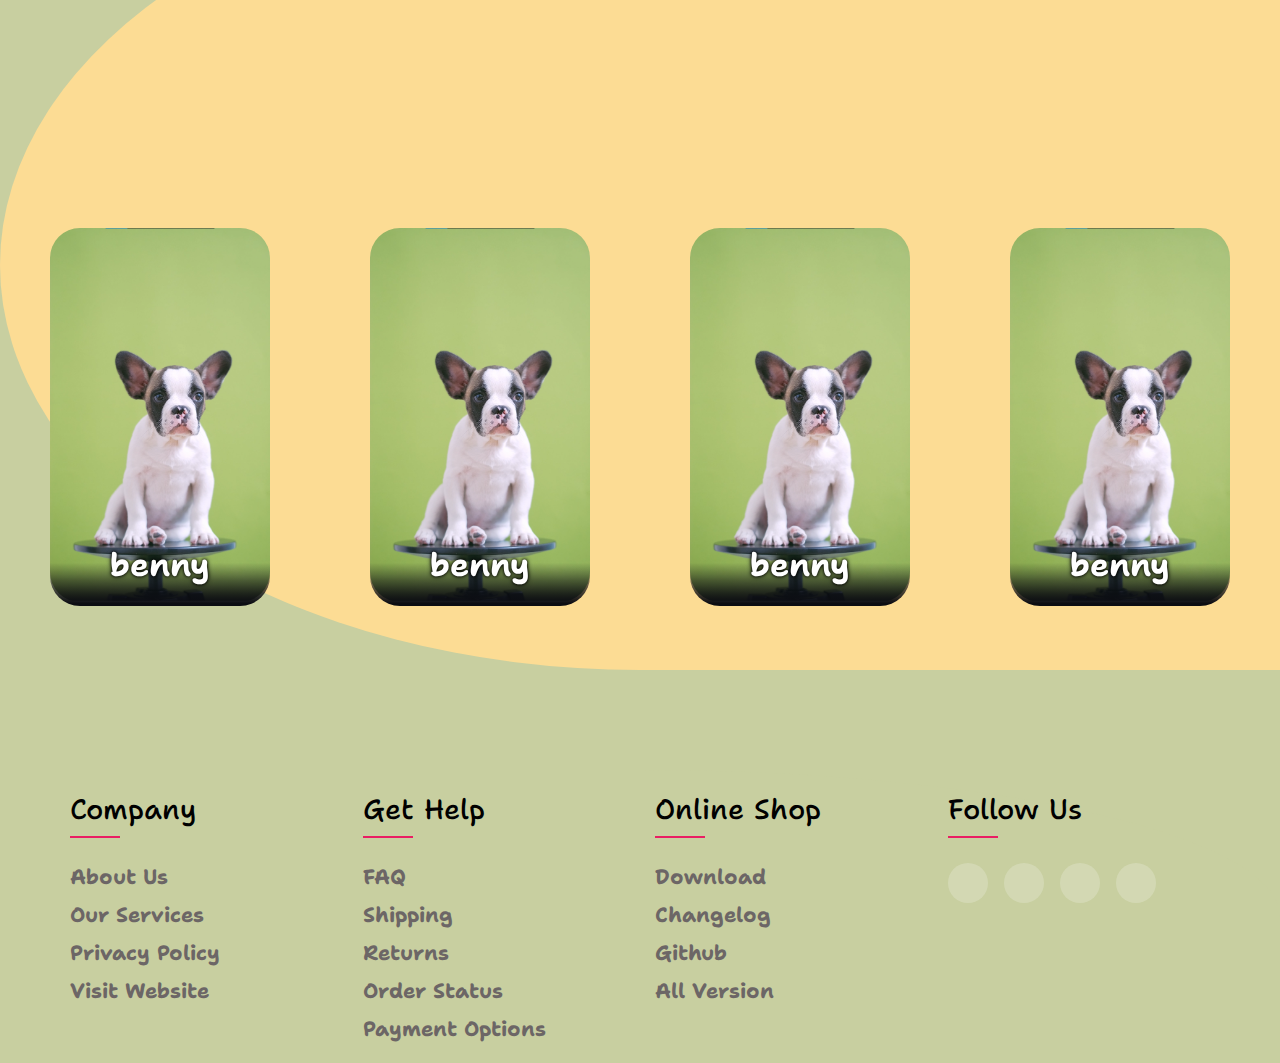
==== commit 43d3f1ab: "allset" ====
--- a/index.html
+++ b/index.html
@@ -11,6 +11,9 @@
     <script src="https://kit.fontawesome.com/3b161c540c.js" crossorigin="anonymous"></script>
   </head>
   <body>
+    <div class="loader-container">
+      <span class="loader"> <img src="./images/golden-retriever-walking.gif"/></span>
+    </div>
     <div class="Wrapper">
       <div class="Header">
         <div class="Navbar">
@@ -146,7 +149,7 @@
           <div class="imagesec">
             <div class="container"  aos-duration="3000" data-aos="fade-up-left" >
               <div class="image-block">
-                <img src="./Video/Horse.gif" alt="" />
+                <img src="./Video//2second.gif" alt="" />
                 <div class="image-block__body"></div>
               </div>
             </div>
@@ -455,7 +458,16 @@
 
 
 
-
+    document.addEventListener("DOMContentLoaded", function () {
+        
+        setTimeout(function () {
+           
+            document.body.classList.add('loaded');
+            
+    
+            document.querySelector('.content').style.display = 'block';
+        }, 2000); 
+    });
 
 
 
--- a/Css/Style.css
+++ b/Css/Style.css
@@ -11,6 +11,58 @@
   box-sizing: border-box;
   margin: 0;
   padding: 0;
+}
+
+/********Loader**********/
+.loader-container {
+  position: fixed;
+  top: 0;
+  left: 0;
+  width: 100%;
+  height: 100%;
+  background: #2c2c2c;
+  display: flex;
+  justify-content: center;
+  align-items: center;
+  z-index: 9999;
+  opacity: 1;
+  transition: opacity 0.5s ease-in-out;
+}
+
+.loader {
+  border-radius: 50%;
+  width: 130px;
+  height: 100px;
+  color: #fff;
+}
+.loader img {
+  width: 100%;
+  height: 100%;
+}
+
+.loader:before,
+.loader:after {
+  content: "";
+  display: block;
+  position: absolute;
+  top: 0;
+  left: 0;
+  width: inherit;
+  height: inherit;
+  border-radius: 50%;
+  transform: rotateX(70deg);
+  animation: 1s spin linear infinite;
+}
+
+.loader:after {
+  color: #ff3d00;
+  transform: rotateY(70deg);
+  animation-delay: 0.4s;
+}
+
+.loaded .loader-container {
+  opacity: 0;
+  pointer-events: none;
 }
 
 /*************Mixins Start************/
@@ -94,6 +146,9 @@
   color: #4b4646;
   text-decoration: none;
   font-weight: bolder;
+}
+.Wrapper .Header .Navbar .Navsec .Navlist a:hover {
+  color: #d1b3b3;
 }
 .Wrapper .Firstsection {
   width: 100%;
@@ -484,24 +539,24 @@
   background-color: transparent;
 }
 .ThirdSection .SubThirdSection .Contentsec .container .card .face.hidden.hid1 {
-  background-image: url(/images/TherapyDog1.jpg);
+  background-image: url(../images/TherapyDog1.jpg);
   background-position: center;
   background-size: cover;
 }
 .ThirdSection .SubThirdSection .Contentsec .container .card .face.hidden.hid2 {
-  background-image: url(/images/group-thrapey.jpg);
+  background-image: url(../images/group-thrapey.jpg);
   background-position: center;
   background-size: cover;
   background-repeat: no-repeat;
 }
 .ThirdSection .SubThirdSection .Contentsec .container .card .face.hidden.hid3 {
-  background-image: url(/images/schools-and-nurseries-3.jpg);
+  background-image: url(../images/schools-and-nurseries-3.jpg);
   background-position: center;
   background-size: cover;
   background-repeat: no-repeat;
 }
 .ThirdSection .SubThirdSection .Contentsec .container .card .face.hidden.hid4 {
-  background-image: url(/images/office.jpg);
+  background-image: url(../images/office.jpg);
   background-position: center;
   background-size: cover;
   background-repeat: no-repeat;
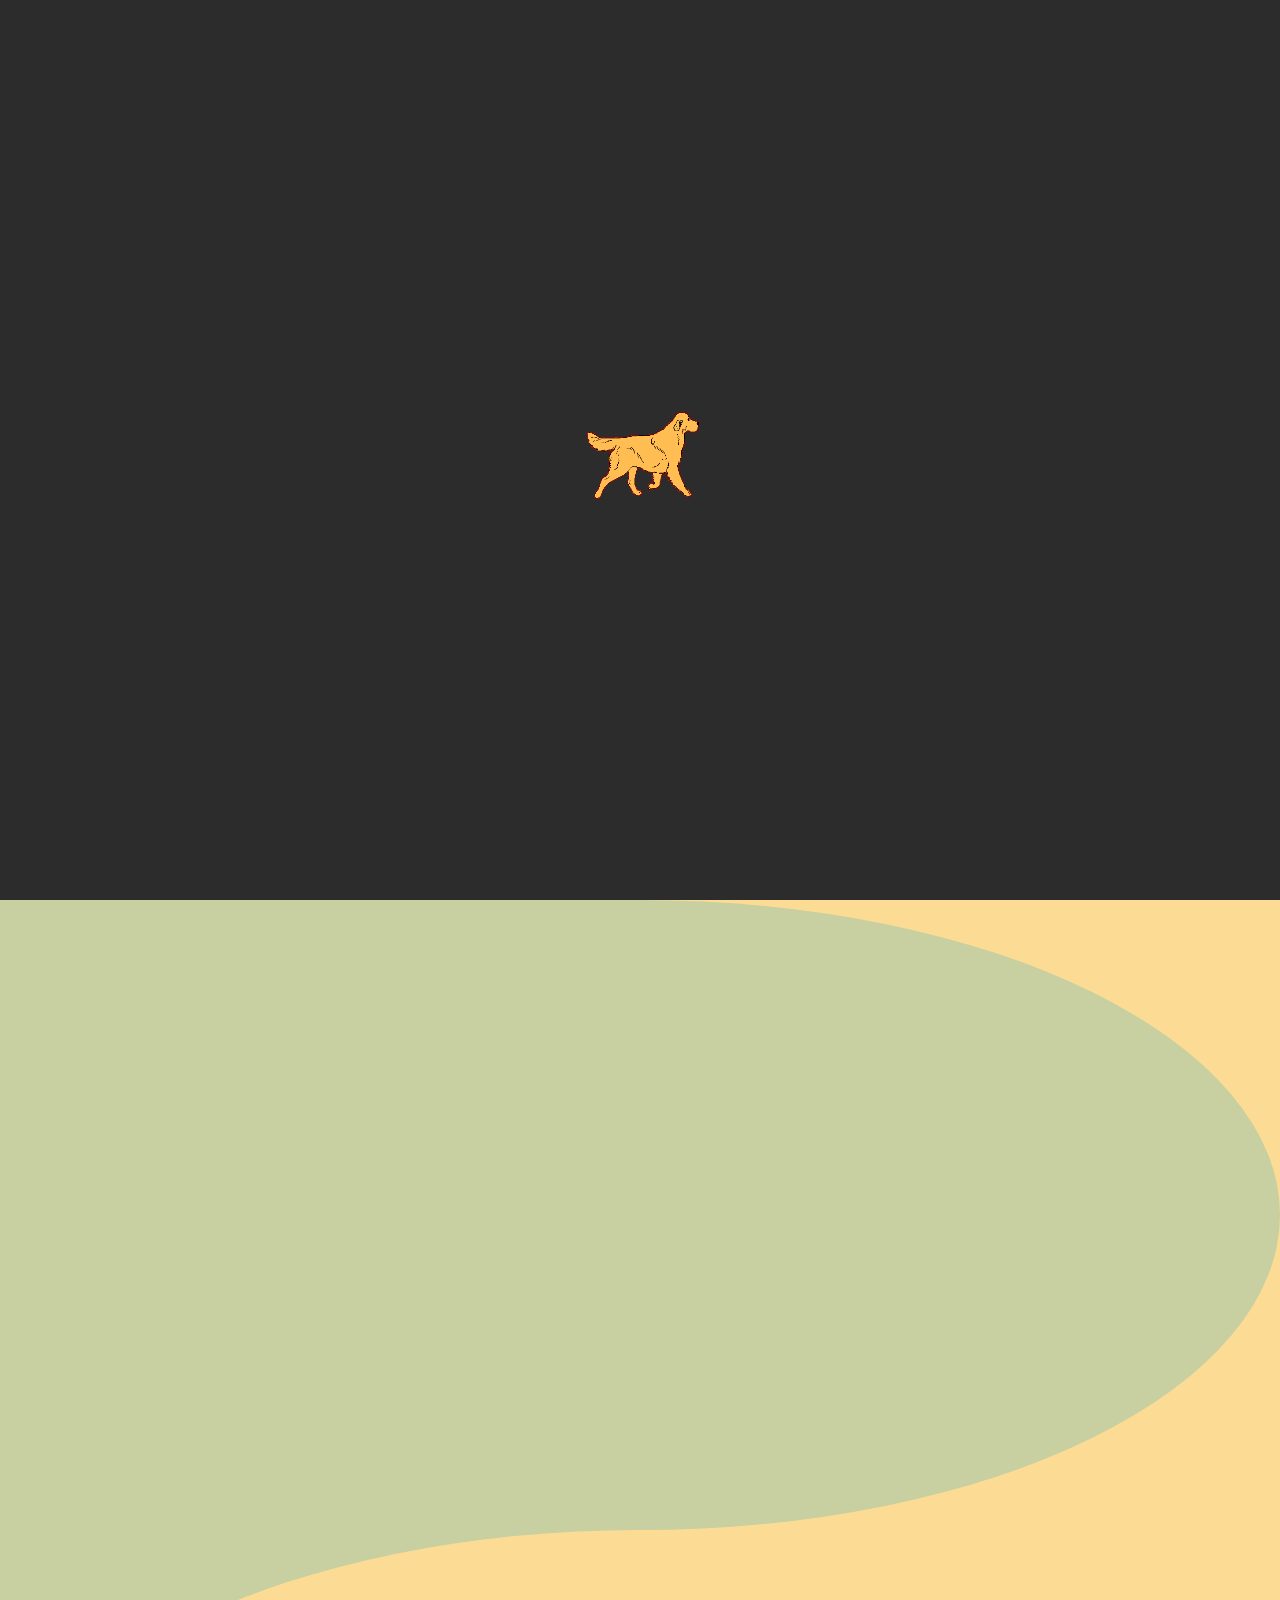
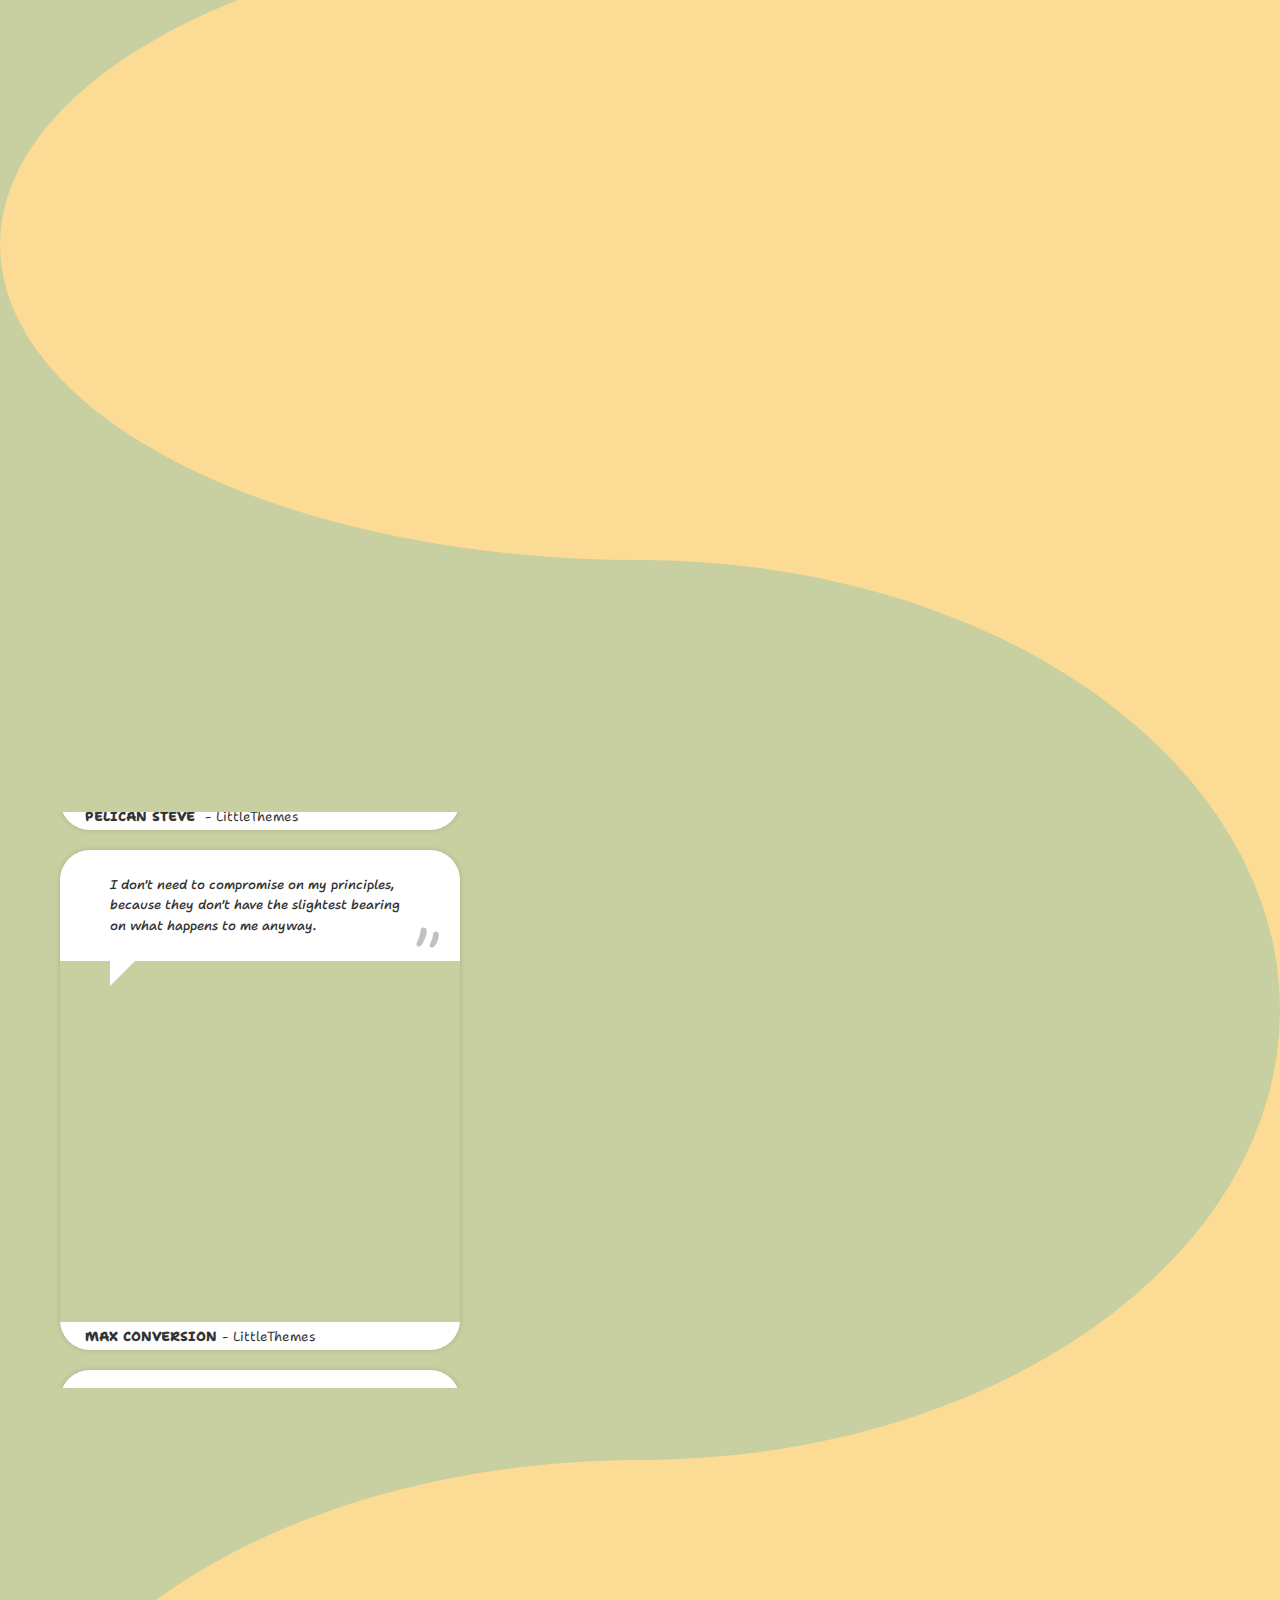
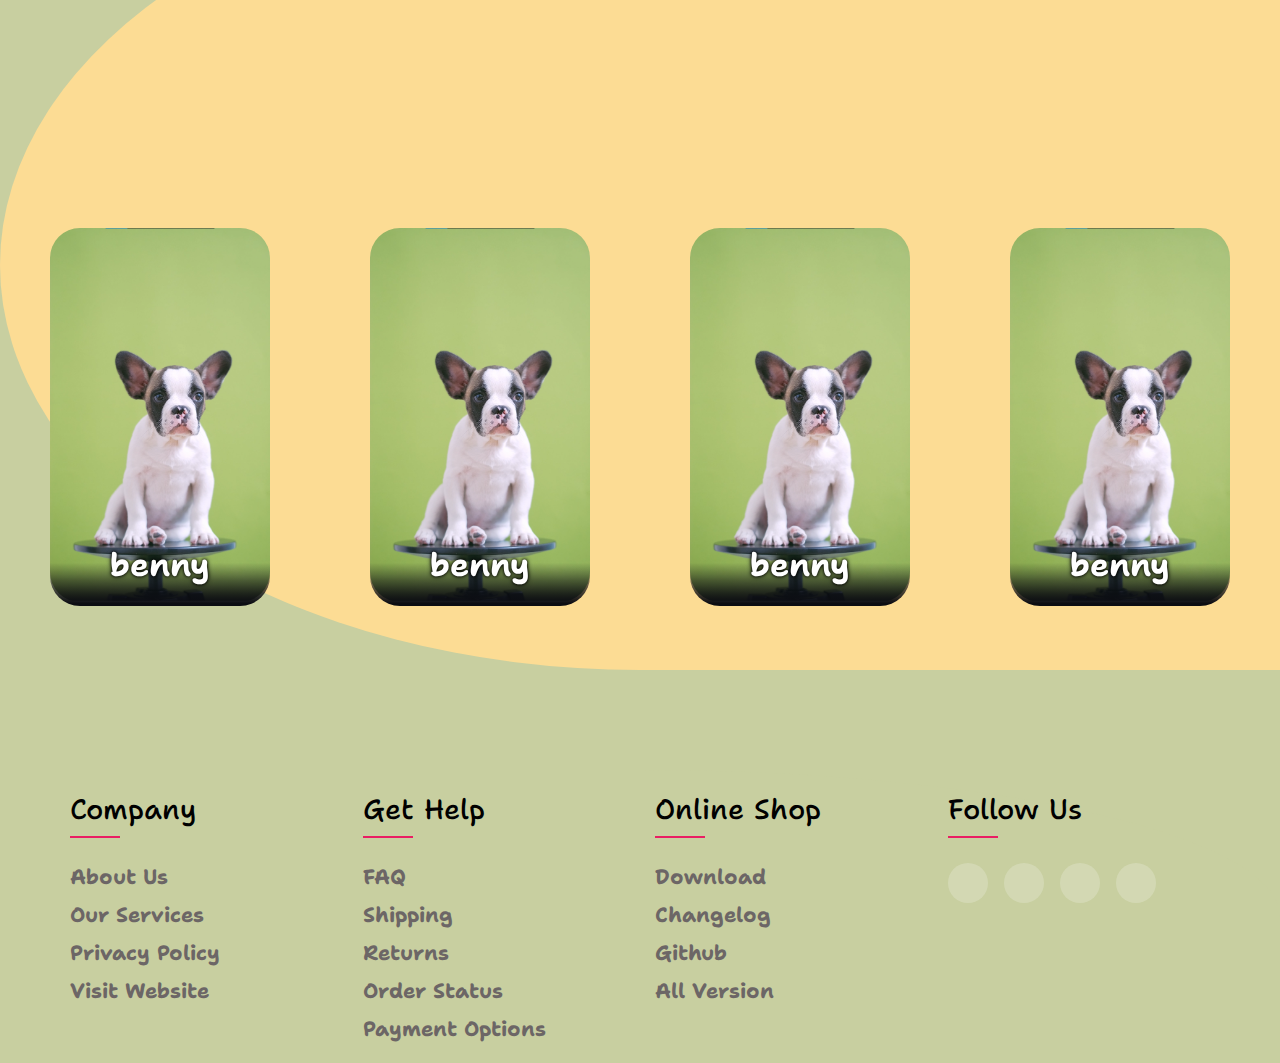
==== commit 2ce292ee: "allset2" ====
--- a/index.html
+++ b/index.html
@@ -21,7 +21,7 @@
             <img
               src="./images/Animal-Angel-Foundation-Logo.png"
               alt=""
-              loading="lazy"
+             
             />
             <!-- <h2>Animals Angels</h2> -->
           </div>
@@ -63,7 +63,7 @@
               <img
                 src="./images/Animal-Angel-Foundation-Logo.png"
                 alt=""
-                loading="lazy"
+             
               />
             </li>
             <li>
